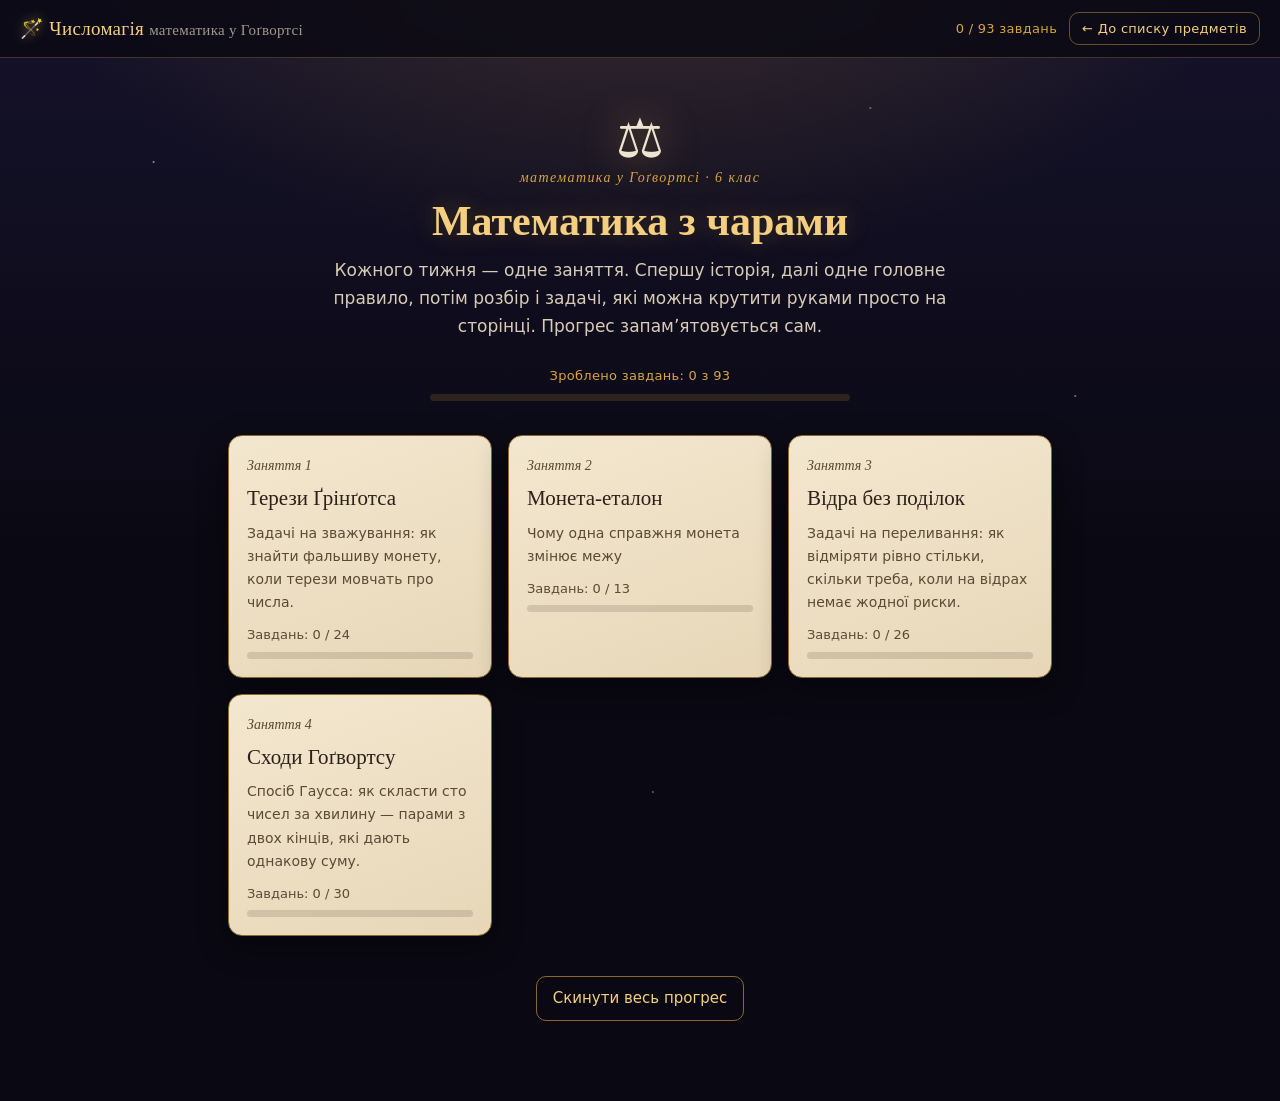
==== course/index.html @ 398050b9 "[CHYS-0] Заняття 4: спосіб Гаусса — пари з двох кінців, відра пар, сходи «Джеміно» Сторінка 21: зада" ====
<!doctype html>
<html lang="uk">
<head>
  <meta charset="utf-8">
  <meta name="viewport" content="width=device-width, initial-scale=1">
  <title>Числомагія · математика у Гоґвортсі</title>
  <!-- Іконка вшита в сторінку: інакше браузер сам піде по /favicon.ico і зловить 404. -->
  <link rel="icon" href="data:image/svg+xml,%3Csvg xmlns='http://www.w3.org/2000/svg' viewBox='0 0 100 100'%3E%3Ctext y='.92em' font-size='92'%3E%E2%9A%96%3C/text%3E%3C/svg%3E">
  <link rel="stylesheet" href="css/app.css">
  <link rel="stylesheet" href="css/scales.css">
  <link rel="stylesheet" href="css/jugs.css">
  <link rel="stylesheet" href="css/gauss.css">
</head>
<body>
  <div class="sky"></div>

  <header class="topbar">
    <a class="brand" href="#/"><span class="wand">🪄</span> Числомагія <span class="thin">математика у Гоґвортсі</span></a>
    <span class="spacer"></span>
    <span class="bar-label" id="progressMini"></span>
    <!-- Усі курси Лізи зібрані на liza-school.github.io. Посилання абсолютне,
         щоб працювало і онлайн, і з file:// при подвійному кліку. -->
    <a class="subjects-link" href="https://liza-school.github.io/" title="До списку предметів">← <span class="full">До списку предметів</span><span class="short">Предмети</span></a>
  </header>

  <main id="app"></main>

  <script src="js/engine.js"></script>
  <script src="js/scales.js"></script>
  <script src="js/jugs.js"></script>
  <script src="js/gauss.js"></script>
  <script src="js/lessons/l01.js"></script>
  <script src="js/lessons/l02.js"></script>
  <script src="js/lessons/l03.js"></script>
  <script src="js/lessons/l04.js"></script>
  <script>COURSE.start();</script>
</body>
</html>
---- course/css/app.css ----
/* Антураж: нічний Ґрінґотс. Темне тло, свічки, пергамент, золото. */

:root {
  --night:      #0a0913;
  --night-2:    #15122a;
  --gold:       #d9a441;
  --gold-hi:    #f4cf80;
  --gold-dim:   #8a6a2a;
  --parch:      #f3e7cf;
  --parch-2:    #e7d7b8;
  --ink:        #2b2118;
  --ink-soft:   #5b4a36;
  --cream:      #efe4cf;
  --red:        #8c1111;
  --red-soft:   #f6dcd8;
  --green:      #1f5132;
  --green-soft: #ddf0e2;
  --blue:       #26417e;
  --blue-soft:  #dde6f8;
  --purple:     #4b2e83;
  --purple-soft:#e8ddf7;
  --radius: 14px;
  --serif: Georgia, "Iowan Old Style", "Times New Roman", serif;
  --sans: "Segoe UI", system-ui, -apple-system, sans-serif;
}

* { box-sizing: border-box; }

html, body { margin: 0; padding: 0; }

body {
  background: var(--night);
  color: var(--cream);
  font: 17px/1.65 var(--sans);
  min-height: 100vh;
}

/* Зоряне небо і світло свічок десь угорі */
.sky {
  position: fixed;
  inset: 0;
  z-index: -1;
  background:
    radial-gradient(1.5px 1.5px at 12% 18%, rgba(255,255,255,.7), transparent),
    radial-gradient(1.5px 1.5px at 68% 12%, rgba(255,255,255,.5), transparent),
    radial-gradient(1.5px 1.5px at 84% 44%, rgba(255,255,255,.6), transparent),
    radial-gradient(1.5px 1.5px at 32% 62%, rgba(255,255,255,.4), transparent),
    radial-gradient(1.5px 1.5px at 51% 88%, rgba(255,255,255,.5), transparent),
    radial-gradient(1.5px 1.5px at 22% 91%, rgba(255,255,255,.35), transparent),
    radial-gradient(900px 500px at 50% -10%, rgba(217,164,65,.20), transparent 70%),
    linear-gradient(180deg, var(--night-2), var(--night) 60%);
}

/* ---------- шапка ---------- */

.topbar {
  position: sticky;
  top: 0;
  z-index: 10;
  display: flex;
  align-items: center;
  gap: 12px;
  padding: 12px 20px;
  background: rgba(10, 9, 19, .82);
  backdrop-filter: blur(8px);
  border-bottom: 1px solid rgba(217,164,65,.28);
}

.brand {
  font-family: var(--serif);
  font-size: 19px;
  letter-spacing: .3px;
  color: var(--gold-hi);
  text-decoration: none;
}

.brand .thin { color: var(--cream); opacity: .65; font-size: 15px; }
.wand { filter: drop-shadow(0 0 6px rgba(244,207,128,.7)); }
.spacer { flex: 1; }

.bar-label {
  font-size: 13px;
  color: var(--gold);
  letter-spacing: .3px;
}

/* Кнопка «До списку предметів» у шапці. На вузькому екрані — коротший підпис. */
.subjects-link {
  font-size: 13px;
  letter-spacing: .3px;
  color: var(--gold-hi);
  text-decoration: none;
  white-space: nowrap;
  border: 1px solid rgba(217,164,65,.45);
  border-radius: 10px;
  padding: 5px 12px;
}

.subjects-link:hover { background: rgba(217,164,65,.14); }
.subjects-link .short { display: none; }

@media (max-width: 640px) {
  /* Бренд — першим рядком, прогрес і кнопка — другим, щоб назва не ламалась на три рядки. */
  .topbar { flex-wrap: wrap; row-gap: 6px; }
  .topbar .brand { flex-basis: 100%; }
  .topbar .spacer { display: none; }
  .subjects-link { margin-left: auto; }
  .subjects-link .full { display: none; }
  .subjects-link .short { display: inline; }
}

main {
  max-width: 860px;
  margin: 0 auto;
  padding: 28px 18px 80px;
}

/* ---------- титул сторінки ---------- */

.kicker {
  font-family: var(--serif);
  font-style: italic;
  color: var(--gold);
  letter-spacing: 1.4px;
  font-size: 14px;
}

h1 {
  font-family: var(--serif);
  font-size: 34px;
  line-height: 1.2;
  margin: 6px 0 10px;
  color: var(--gold-hi);
  text-shadow: 0 0 24px rgba(217,164,65,.28);
}

.lead { color: #d8ccb6; margin: 0 0 18px; }

.hero { text-align: center; padding: 26px 14px 8px; }
.hero h1 { font-size: 42px; }
.hero .lead { max-width: 620px; margin: 0 auto 20px; }

.crest { font-size: 54px; line-height: 1; filter: drop-shadow(0 0 18px rgba(217,164,65,.55)); }

/* ---------- смужка прогресу ---------- */

.bar {
  height: 7px;
  border-radius: 99px;
  background: rgba(217,164,65,.16);
  overflow: hidden;
  margin-top: 6px;
}

.bar i {
  display: block;
  height: 100%;
  border-radius: 99px;
  background: linear-gradient(90deg, var(--gold-dim), var(--gold-hi));
  box-shadow: 0 0 10px rgba(244,207,128,.6);
  transition: width .4s ease;
}

.overall { max-width: 420px; margin: 0 auto; }
.score { margin: 14px 0 22px; }

/* ---------- картки уроків ---------- */

.cards {
  display: grid;
  grid-template-columns: repeat(auto-fill, minmax(260px, 1fr));
  gap: 16px;
  margin-top: 26px;
}

.card {
  display: block;
  padding: 18px;
  border-radius: var(--radius);
  text-decoration: none;
  color: var(--ink);
  background: linear-gradient(160deg, var(--parch), var(--parch-2));
  border: 1px solid var(--gold-dim);
  box-shadow: 0 10px 30px rgba(0,0,0,.45);
  transition: transform .15s ease, box-shadow .15s ease;
}

.card:hover {
  transform: translateY(-3px);
  box-shadow: 0 16px 40px rgba(217,164,65,.28);
}

.card .num { font-family: var(--serif); font-style: italic; color: var(--ink-soft); font-size: 14px; }
.card .title { font-family: var(--serif); font-size: 21px; margin: 4px 0 6px; }
.card .sub { font-size: 14px; color: var(--ink-soft); }
.card .stat { font-size: 13px; color: var(--ink-soft); margin-top: 10px; }
.card .bar { background: rgba(43,33,24,.14); }

/* ---------- цілі уроку ---------- */

.goals {
  background: rgba(217,164,65,.09);
  border: 1px solid rgba(217,164,65,.35);
  border-left: 4px solid var(--gold);
  border-radius: 10px;
  padding: 12px 16px;
  margin: 16px 0;
  font-size: 15px;
}

.goals b { color: var(--gold-hi); font-family: var(--serif); }
.goals ul { margin: 8px 0 0; padding-left: 20px; }

/* ---------- блоки ---------- */

.block {
  border-radius: var(--radius);
  margin: 20px 0;
  overflow: hidden;
  box-shadow: 0 10px 30px rgba(0,0,0,.4);
}

.block-head {
  display: flex;
  align-items: center;
  gap: 10px;
  padding: 10px 16px;
  font-family: var(--serif);
  font-size: 16px;
  background: rgba(0,0,0,.14);
  border-bottom: 1px solid rgba(43,33,24,.16);
}

.tag {
  font-family: var(--sans);
  font-size: 11px;
  letter-spacing: 1.2px;
  text-transform: uppercase;
  padding: 3px 9px;
  border-radius: 99px;
  background: rgba(43,33,24,.14);
  white-space: nowrap;
}

.done-mark { margin-left: auto; color: var(--green); font-weight: bold; font-size: 19px; }

.block-body { padding: 16px; }
.block-body > :first-child { margin-top: 0; }
.block-body > :last-child { margin-bottom: 0; }

/* Пергаментна основа для всього, що читається */
.block.plain, .block.story, .block.steps, .block.terms,
.block.problem, .block.quiz, .block.multi, .block.order, .block.input {
  background: linear-gradient(170deg, var(--parch), var(--parch-2));
  color: var(--ink);
  border: 1px solid var(--gold-dim);
}

.block.plain { padding: 18px; }

h2 { font-family: var(--serif); font-size: 25px; margin: 26px 0 10px; color: inherit; }
h3 { font-family: var(--serif); font-size: 19px; margin: 18px 0 6px; }

.block.plain h2:first-child { margin-top: 0; }

/* Оповідь з буквицею */
.block.story { font-family: var(--serif); font-size: 18px; }
.block.story .block-body > p:first-child::first-letter {
  float: left;
  font-family: var(--serif);
  font-size: 3.4em;
  line-height: .82;
  padding: 6px 10px 0 0;
  color: var(--red);
}

/* Заклинання: головне правило */
.block.spell {
  background: linear-gradient(150deg, #2a1f45, #171232);
  border: 1px solid var(--gold);
  color: var(--cream);
  text-align: center;
  box-shadow: 0 0 46px rgba(217,164,65,.3), 0 10px 30px rgba(0,0,0,.5);
}

.block.spell .block-head { justify-content: center; border-bottom-color: rgba(217,164,65,.3); }
.block.spell .spell-name {
  font-family: var(--serif);
  font-style: italic;
  font-size: 30px;
  color: var(--gold-hi);
  text-shadow: 0 0 20px rgba(244,207,128,.65);
  margin: 4px 0 12px;
}
.block.spell .tag { background: rgba(217,164,65,.2); color: var(--gold-hi); }

/* Пастка */
.block.trap { background: var(--red-soft); color: var(--ink); border: 1px solid var(--red); }
.block.trap .block-head { background: var(--red); color: #fff; border-bottom: none; }
.block.trap .tag { background: rgba(255,255,255,.22); color: #fff; }

/* Ідея */
.block.idea { background: var(--blue-soft); color: var(--ink); border: 1px solid var(--blue); }
.block.idea .block-head { background: var(--blue); color: #fff; border-bottom: none; }
.block.idea .tag { background: rgba(255,255,255,.22); color: #fff; }

/* Підсумок */
.block.summary { background: var(--green-soft); color: var(--ink); border: 1px solid var(--green); }
.block.summary .block-head { background: var(--green); color: #fff; border-bottom: none; }
.block.summary .tag { background: rgba(255,255,255,.22); color: #fff; }

/* З життя і з гри */
.block.life { background: var(--green-soft); color: var(--ink); border: 1px solid var(--green); }
.block.life .block-head { background: rgba(31,81,50,.14); }
.block.game { background: var(--purple-soft); color: var(--ink); border: 1px solid var(--purple); }
.block.game .block-head { background: var(--purple); color: #fff; border-bottom: none; }
.block.game .tag { background: rgba(255,255,255,.22); color: #fff; }

/* ---------- таблиці ---------- */

table { border-collapse: collapse; width: 100%; font-size: 15px; }
table td, table th { border-bottom: 1px solid rgba(43,33,24,.18); padding: 8px 10px; text-align: left; vertical-align: top; }
table th { font-family: var(--serif); color: var(--ink-soft); }
.terms td:first-child { font-weight: 600; width: 34%; font-family: var(--serif); }
.powers tr.hit td { background: rgba(217,164,65,.25); font-weight: 600; }

.limits-table { table-layout: fixed; font-size: 13px; }
.limits-table th, .limits-table td { padding: 6px 4px; overflow-wrap: anywhere; }
.limits-table th:first-child, .limits-table td:first-child { width: 46%; }

/* ---------- кроки розвʼязання ---------- */

.steps ol { counter-reset: step; list-style: none; padding-left: 0; margin: 0; }
.steps ol > li {
  counter-increment: step;
  position: relative;
  padding: 10px 0 10px 46px;
  border-bottom: 1px dashed rgba(43,33,24,.2);
}
.steps ol > li:last-child { border-bottom: none; }
.steps ol > li::before {
  content: counter(step);
  position: absolute;
  left: 0;
  top: 10px;
  width: 30px;
  height: 30px;
  border-radius: 50%;
  display: grid;
  place-items: center;
  font-family: var(--serif);
  background: var(--gold);
  color: #2b2118;
  box-shadow: 0 0 12px rgba(217,164,65,.6);
}

.case { margin: 8px 0; padding-left: 14px; border-left: 3px solid var(--gold-dim); }
.case b { font-family: var(--serif); }

/* ---------- згортки ---------- */

details {
  border: 1px dashed var(--gold-dim);
  border-radius: 10px;
  padding: 10px 14px;
  margin: 12px 0;
  background: rgba(217,164,65,.07);
}

details summary {
  cursor: pointer;
  font-family: var(--serif);
  color: var(--gold-hi);
  list-style: none;
}

.block.plain details summary,
.block.problem details summary,
.block.steps details summary { color: var(--red); }

details summary::-webkit-details-marker { display: none; }
details summary::before { content: "\2726  "; }
details[open] summary { margin-bottom: 8px; }

/* ---------- задачі ---------- */

.block.problem .block-head { background: rgba(140,17,17,.1); }
.problem-num {
  font-family: var(--serif);
  background: var(--red);
  color: #fff;
  min-width: 28px; height: 28px;
  padding: 0 6px;
  border-radius: 99px;
  display: grid; place-items: center;
  font-size: 15px;
  flex: none;
}

/* ---------- домашнє ---------- */

.block.homework {
  background: linear-gradient(165deg, #f6ecd6, #e3d0ab);
  color: var(--ink);
  border: 1px solid var(--red);
  box-shadow: 0 10px 30px rgba(0,0,0,.45);
}

.block.homework .block-head { background: var(--red); color: #fff; border-bottom: none; }
.block.homework .tag { background: rgba(255,255,255,.22); color: #fff; }

.hw-list { display: grid; gap: 8px; margin-top: 10px; }

.hw-item {
  display: flex;
  align-items: center;
  gap: 12px;
  text-align: left;
  font: inherit;
  cursor: pointer;
  padding: 10px 14px;
  border-radius: 10px;
  border: 1px solid rgba(140,17,17,.35);
  background: rgba(255,255,255,.5);
  color: var(--ink);
}

.hw-item:hover { border-color: var(--red); background: rgba(255,255,255,.85); }

.hw-num {
  font-family: var(--serif);
  flex: none;
  width: 30px;
  height: 30px;
  border-radius: 50%;
  display: grid;
  place-items: center;
  background: var(--red);
  color: #fff;
}

.hw-title { font-family: var(--serif); font-size: 17px; }
.hw-note { margin-left: auto; font-size: 13px; color: var(--ink-soft); font-style: italic; }

/* Задача, яку задали: золота смуга збоку й печатка в шапці. */
.block.problem.homework-task { border-left: 5px solid var(--gold); }

.hw-badge {
  font-size: 11px;
  letter-spacing: 1.2px;
  text-transform: uppercase;
  padding: 3px 9px;
  border-radius: 99px;
  background: var(--gold);
  color: #2b2118;
  white-space: nowrap;
}

/* ---------- підказки-свічки ---------- */

.hint-box {
  border: 1px dashed var(--gold-dim);
  border-radius: 10px;
  padding: 12px 14px;
  margin: 12px 0;
  background: rgba(217,164,65,.08);
}

.hint-intro { font-size: 14px; color: var(--ink-soft); font-style: italic; }

.hint-lines { display: grid; gap: 8px; }
.hint-lines:not(:empty) { margin-top: 10px; }

.hint-line {
  display: flex;
  gap: 10px;
  align-items: flex-start;
  padding: 9px 12px;
  border-radius: 9px;
  background: rgba(255,255,255,.55);
  border-left: 3px solid var(--gold);
  font-size: 15px;
}

.hint-line .flame { flex: none; filter: drop-shadow(0 0 7px rgba(244,207,128,.95)); }

.hint-last { font-size: 14px; color: var(--ink-soft); font-style: italic; margin-top: 4px; }

.block.problem .hint-box .candle { color: var(--ink); border-color: var(--gold-dim); background: rgba(217,164,65,.16); }
.block.problem .hint-box .candle:hover { background: rgba(217,164,65,.3); }
.block.problem .hint-box .candle:disabled { opacity: .5; cursor: default; }

/* ---------- кнопки ---------- */

.btn, .ghost-btn {
  font: inherit;
  font-size: 15px;
  cursor: pointer;
  border-radius: 10px;
  padding: 9px 16px;
  border: 1px solid var(--gold-dim);
  background: linear-gradient(180deg, var(--gold-hi), var(--gold));
  color: #2b2118;
  transition: transform .12s ease, box-shadow .12s ease;
}

.btn:hover { transform: translateY(-1px); box-shadow: 0 6px 18px rgba(217,164,65,.45); }
.btn:disabled { opacity: .45; cursor: default; transform: none; box-shadow: none; }

.ghost-btn { background: transparent; color: var(--gold-hi); text-decoration: none; display: inline-block; }
.ghost-btn:hover { background: rgba(217,164,65,.14); }

.block.plain .ghost-btn, .block.problem .ghost-btn, .block.steps .ghost-btn {
  color: var(--ink); border-color: var(--ink-soft);
}
.block.plain .ghost-btn:hover, .block.problem .ghost-btn:hover { background: rgba(43,33,24,.08); }

.toolbar { display: flex; flex-wrap: wrap; gap: 10px; margin-top: 12px; align-items: center; }

.navrow { display: flex; justify-content: space-between; gap: 12px; margin-top: 34px; flex-wrap: wrap; }
.page-foot { margin-top: 40px; text-align: center; }

/* ---------- питання ---------- */

.options { display: grid; gap: 8px; margin: 12px 0; }

.option {
  display: flex;
  align-items: flex-start;
  gap: 10px;
  text-align: left;
  font: inherit;
  cursor: pointer;
  padding: 10px 12px;
  border-radius: 10px;
  border: 1px solid rgba(43,33,24,.28);
  background: rgba(255,255,255,.45);
  color: var(--ink);
}

.option:hover { border-color: var(--gold); background: rgba(255,255,255,.75); }
.option .letter {
  font-family: var(--serif);
  width: 24px; height: 24px;
  flex: none;
  border-radius: 50%;
  display: grid; place-items: center;
  background: rgba(43,33,24,.12);
  font-size: 14px;
}
.option.picked { border-color: var(--blue); background: var(--blue-soft); }
.option.right { border-color: var(--green); background: var(--green-soft); }
.option.right .letter { background: var(--green); color: #fff; }
.option.wrong { border-color: var(--red); background: var(--red-soft); }
.option.wrong .letter { background: var(--red); color: #fff; }

.verdict { margin-top: 10px; font-size: 15px; min-height: 1.2em; }
.verdict.ok { color: var(--green); font-weight: 600; }
.verdict.no { color: var(--red); }

.answer-input {
  font: inherit;
  padding: 9px 12px;
  border-radius: 10px;
  border: 1px solid rgba(43,33,24,.35);
  background: rgba(255,255,255,.6);
  color: var(--ink);
  width: 220px;
  max-width: 100%;
}

.slots { display: grid; gap: 6px; margin: 12px 0; }
.slot {
  padding: 9px 12px;
  border-radius: 9px;
  border: 1px dashed rgba(43,33,24,.35);
  color: var(--ink-soft);
  font-size: 15px;
}
.slot.filled { border-style: solid; border-color: var(--green); background: var(--green-soft); color: var(--ink); }

.chips { display: flex; flex-wrap: wrap; gap: 8px; }
.chip {
  font: inherit;
  font-size: 14px;
  cursor: pointer;
  padding: 8px 12px;
  border-radius: 99px;
  border: 1px solid rgba(43,33,24,.3);
  background: rgba(255,255,255,.5);
  color: var(--ink);
}
.chip:hover { border-color: var(--gold); }
.chip.used { opacity: .35; pointer-events: none; }
.chip.wrong { border-color: var(--red); background: var(--red-soft); }

/* ---------- малюнки ---------- */

.figure { margin: 16px 0; text-align: center; }
.figure img { max-width: 100%; border-radius: 10px; border: 1px solid var(--gold-dim); }
.figure figcaption { font-size: 14px; color: var(--gold); font-style: italic; margin-top: 6px; }

@media (max-width: 640px) {
  h1 { font-size: 27px; }
  .hero h1 { font-size: 31px; }
  main { padding: 20px 14px 70px; }
}
---- course/css/scales.css ----
/* Терези Ґрінґотса: латунь, мотузки, золоті ґалеони. */

.block.scales-block, .block.trainer-block {
  background: linear-gradient(150deg, #241d3d, #12102a);
  border: 1px solid var(--gold-dim);
  color: var(--cream);
}

.block.scales-block .block-head, .block.trainer-block .block-head { border-bottom-color: rgba(217,164,65,.28); }
.block.scales-block .tag, .block.trainer-block .tag { background: rgba(217,164,65,.2); color: var(--gold-hi); }

/* ---------- тренажер ---------- */

.trainer-controls {
  display: flex;
  flex-wrap: wrap;
  align-items: center;
  gap: 14px;
  padding: 12px 14px;
  border: 1px solid var(--gold-dim);
  border-radius: 12px;
  background: rgba(0,0,0,.24);
}

.trainer-field { display: flex; align-items: center; gap: 8px; font-size: 14px; color: var(--gold); }

.trainer-num {
  font: inherit;
  width: 76px;
  padding: 7px 9px;
  border-radius: 9px;
  border: 1px solid var(--gold-dim);
  background: rgba(255,255,255,.07);
  color: var(--cream);
}

.trainer-range { flex: 1 1 180px; min-width: 150px; accent-color: var(--gold); }

.trainer-kinds { display: flex; gap: 6px; flex-wrap: wrap; }

.kind-btn {
  font: inherit;
  font-size: 14px;
  cursor: pointer;
  padding: 7px 12px;
  border-radius: 99px;
  border: 1px solid var(--gold-dim);
  background: transparent;
  color: var(--gold-hi);
}

.kind-btn:hover { background: rgba(217,164,65,.16); }
.kind-btn.on { background: var(--gold); color: #2b2118; border-color: var(--gold); }

.trainer-goal {
  margin: 10px 2px 0;
  font-size: 15px;
  color: #ddd0b6;
}

.trainer-goal b { color: var(--gold-hi); }

/* Панель симулятора — завжди темна, навіть усередині пергаментної задачі. */
.sim {
  --beamw: 320px;
  background: linear-gradient(160deg, #1d1836, #100e22);
  border: 1px solid var(--gold-dim);
  border-radius: 12px;
  padding: 14px;
  margin: 14px 0;
  color: var(--cream);
  box-shadow: inset 0 0 40px rgba(0,0,0,.5);
}

.sim-task { font-size: 15px; margin-bottom: 4px; }
.sim-task b { color: var(--gold-hi); }

.sim-hint { font-size: 13px; color: rgba(239,228,207,.6); margin-bottom: 6px; }

.sim-head { display: flex; gap: 14px; flex-wrap: wrap; margin-bottom: 4px; }
.sim-stat { font-size: 13px; color: var(--gold); letter-spacing: .3px; }

/* ---------- самі терези ---------- */

.scales {
  position: relative;
  height: 210px;
  margin: 6px 0 4px;
}

.base {
  position: absolute;
  left: 50%;
  bottom: 8px;
  width: 140px;
  height: 12px;
  margin-left: -70px;
  border-radius: 99px;
  background: linear-gradient(180deg, var(--gold-hi), var(--gold-dim));
  box-shadow: 0 6px 18px rgba(0,0,0,.6);
}

.pillar {
  position: absolute;
  left: 50%;
  top: 30px;
  width: 10px;
  height: 172px;
  margin-left: -5px;
  border-radius: 5px;
  background: linear-gradient(90deg, var(--gold-dim), var(--gold-hi) 45%, var(--gold-dim));
}

.beam-wrap {
  position: absolute;
  left: 50%;
  top: 22px;
  transform: translateX(-50%);
}

.beam {
  position: relative;
  width: var(--beamw);
  height: 10px;
  border-radius: 99px;
  background: linear-gradient(180deg, var(--gold-hi), var(--gold-dim));
  box-shadow: 0 0 18px rgba(217,164,65,.45);
  transform: rotate(var(--tilt, 0deg));
  transform-origin: 50% 50%;
  transition: transform .7s cubic-bezier(.34, 1.3, .5, 1);
}

/* Вісь посередині коромисла */
.beam::after {
  content: "";
  position: absolute;
  left: 50%;
  top: -7px;
  width: 16px;
  height: 16px;
  margin-left: -8px;
  border-radius: 50%;
  background: radial-gradient(circle at 35% 30%, #ffe9a8, var(--gold-dim));
}

.arm {
  position: absolute;
  top: 6px;
  width: 124px;
  margin-left: -62px;
  transform: rotate(calc(-1 * var(--tilt, 0deg)));
  transform-origin: 50% 0;
  transition: transform .7s cubic-bezier(.34, 1.3, .5, 1);
}

.arm.left { left: 14px; }
.arm.right { left: calc(var(--beamw) - 14px); }

.rope {
  width: 2px;
  height: 54px;
  margin: 0 auto;
  background: linear-gradient(180deg, rgba(217,164,65,.8), rgba(217,164,65,.35));
}

.pan {
  position: relative;
  height: 14px;
  border-radius: 0 0 70px 70px / 0 0 30px 30px;
  background: linear-gradient(180deg, var(--gold-hi), var(--gold-dim));
  box-shadow: 0 4px 14px rgba(0,0,0,.5);
}

.pan-coins {
  position: absolute;
  left: 4px;
  right: 4px;
  bottom: 9px;
  display: flex;
  flex-wrap: wrap-reverse;
  justify-content: center;
  gap: 2px;
}

/* ---------- монети ---------- */

.coin {
  width: 38px;
  height: 38px;
  flex: none;
  border-radius: 50%;
  border: 1px solid #8a6a2a;
  background: radial-gradient(circle at 34% 28%, #ffeeb4, #d9a441 56%, #91691f);
  color: #4a3410;
  font: 600 14px/1 Georgia, serif;
  cursor: grab;
  padding: 0;
  touch-action: none;
  box-shadow: 0 2px 6px rgba(0,0,0,.55), inset 0 0 0 2px rgba(255,255,255,.22);
  transition: transform .12s ease, box-shadow .12s ease;
}

.coin:hover { transform: translateY(-2px); box-shadow: 0 6px 14px rgba(217,164,65,.5), inset 0 0 0 2px rgba(255,255,255,.3); }
.coin:active { cursor: grabbing; }

/* Монета, яку зараз тягнуть: оригінал блідне, під курсором летить копія. */
.coin.dragging { opacity: .22; }

.coin.drag-ghost {
  position: fixed;
  z-index: 9999;
  width: 38px;
  height: 38px;
  font-size: 14px;
  pointer-events: none;
  opacity: 1;
  transform: scale(1.15);
  box-shadow: 0 12px 26px rgba(0,0,0,.65), inset 0 0 0 2px rgba(255,255,255,.3);
}

/* Куди зараз впаде монета */
.arm.drop-hot .pan {
  box-shadow: 0 0 0 3px var(--gold-hi), 0 6px 18px rgba(217,164,65,.55);
}

.tray.drop-hot {
  border-color: var(--gold-hi);
  border-style: solid;
  background: rgba(217,164,65,.12);
}

/* Режим «назви фальшиву»: монети просяться, щоб по них клацнули. */
.sim.declaring .coin { cursor: pointer; animation: pick-pulse 1.1s ease-in-out infinite; }

@keyframes pick-pulse {
  0%, 100% { box-shadow: 0 2px 6px rgba(0,0,0,.55), 0 0 0 0 rgba(244,207,128,.75); }
  50%      { box-shadow: 0 2px 6px rgba(0,0,0,.55), 0 0 0 7px rgba(244,207,128,0); }
}

.pan-coins .coin {
  width: 21px;
  height: 21px;
  font-size: 10px;
  box-shadow: 0 1px 3px rgba(0,0,0,.5), inset 0 0 0 1px rgba(255,255,255,.25);
}

/* Багато монет — дрібнішими, щоб сотня влізла на стіл. Але не менше за 34 px:
   нижче цього дитина на планшеті просто не влучає пальцем. */
.sim.many .table-coins .coin { width: 34px; height: 34px; font-size: 12px; }
.sim.many .pan-coins .coin { width: 17px; height: 17px; font-size: 9px; }
.sim.many .table-coins { gap: 5px; }

.coin.fake {
  background: radial-gradient(circle at 34% 28%, #d8f9cf, #46b35c 56%, #1f5132);
  color: #05300f;
  border-color: #1f5132;
  box-shadow: 0 0 18px rgba(70,179,92,.85);
}

.coin.cleared {
  background: radial-gradient(circle at 34% 28%, #ffd2cd, #c04a3a 56%, #7a2018);
  color: #fff;
}

/* Доведено справжня — еталон ✓. Не тьмяніє: це активний інструмент, ним далі важать.
   Еталон на старті виглядає так само, тільки замість номера на ньому ✓. */
.coin.out {
  background: radial-gradient(circle at 34% 28%, #e7ffe0, #78bd72 56%, #35663a);
  color: #102d15;
  border-color: #4e8e53;
  box-shadow: 0 0 0 2px rgba(126,211,135,.3), 0 2px 6px rgba(0,0,0,.55);
}

.coin.out:hover {
  transform: translateY(-2px);
  box-shadow: 0 0 0 2px rgba(126,211,135,.5), 0 6px 14px rgba(80,170,90,.45);
}

/* ---------- питання після зважування ---------- */

.ask {
  margin: 8px 0;
}

.ask:empty { display: none; }

.ask-q {
  font-family: var(--serif);
  font-size: 17px;
  color: var(--gold-hi);
  margin-bottom: 8px;
}

.ask-opts { display: flex; flex-wrap: wrap; gap: 8px; }

.ask-opt {
  font: inherit;
  font-size: 15px;
  cursor: pointer;
  padding: 9px 14px;
  border-radius: 10px;
  border: 1px solid var(--gold-dim);
  background: rgba(217,164,65,.1);
  color: var(--gold-hi);
}

.ask-opt:hover { background: rgba(217,164,65,.22); border-color: var(--gold-hi); }
.ask-opt.wrong { border-color: #c04a3a; background: rgba(192,74,58,.2); color: #f3a39a; }

/* ---------- стіл ---------- */

.tray {
  border: 1px dashed rgba(217,164,65,.45);
  border-radius: 10px;
  padding: 10px;
  margin-top: 6px;
  background: rgba(0,0,0,.2);
}

.tray-label {
  font-family: var(--serif);
  font-size: 13px;
  color: var(--gold);
  margin-bottom: 8px;
  letter-spacing: 1px;
}

.table-coins {
  display: flex;
  flex-wrap: wrap;
  gap: 7px;
  min-height: 38px;
}

/* ---------- вердикт і журнал ---------- */

.sim-verdict {
  min-height: 1.4em;
  font-size: 15px;
  margin: 4px 0 8px;
  color: var(--cream);
}

.sim-verdict.ok { color: #7fe39a; font-weight: 600; }
.sim-verdict.no { color: #f3a39a; }

.sim .toolbar { margin-top: 12px; }

/* Панель симулятора темна навіть на пергаментній картці задачі, тож її кнопки
   мусять бити пергаментні правила з app.css за специфічністю. */
.block .sim .toolbar .ghost-btn { color: var(--gold-hi); border-color: var(--gold-dim); }
.block .sim .toolbar .ghost-btn:hover { background: rgba(217,164,65,.16); }
.block .sim .toolbar .ghost-btn.armed { background: var(--gold); color: #2b2118; border-color: var(--gold); }

.sim-logbox { border-color: rgba(217,164,65,.4); margin-top: 12px; }
.block .sim details summary { color: var(--gold-hi); }
.sim-log { margin: 6px 0 0; padding-left: 22px; font-size: 14px; color: #ddd0b6; }
.sim-log li { padding: 2px 0; }
.sim-log b { color: var(--gold-hi); font-weight: 600; }

@media (max-width: 520px) {
  .sim { --beamw: 224px; }
  .scales { height: 196px; }
  .arm { width: 96px; margin-left: -48px; }
  .coin { width: 32px; height: 32px; font-size: 13px; }
}

@media (max-width: 340px) {
  .sim { --beamw: 218px; padding: 12px; }
  .arm { width: 90px; margin-left: -45px; }
}

/* Полиця доведено справжніх монет: окремо від робочого столу, щоб на столі
   лишалися тільки підозрювані. Порожню полицю не показуємо. */
.tray.spare {
  border-style: dotted;
  border-color: rgba(217,164,65,.22);
  background: rgba(0,0,0,.12);
  margin-top: 8px;
}

.tray.spare .tray-label {
  color: rgba(217,164,65,.6);
  font-size: 12px;
  letter-spacing: .5px;
}

.tray.spare .table-coins { min-height: 30px; }

.tray.spare.empty { display: none; }

/* Значок треба до чогось причепити, а сама монета не позиціонована. */
.coin.sus-heavy,
.coin.sus-light,
.coin.out { position: relative; }

/* Підозра з напрямком: значок росте з самої монети, щоб дитина бачила
   не просто «підозрювана», а «підозрювана лише важча (В) / лише легша (Л)».
   Букви, а не стрілки: важча монета тягне чашу вниз, і стрілка вгору тут плутала. */
.coin.sus-heavy::after,
.coin.sus-light::after,
.coin.out:not(.known)::after {
  position: absolute;
  top: -5px;
  right: -5px;
  width: 16px;
  height: 16px;
  border-radius: 50%;
  font-size: 11px;
  line-height: 16px;
  text-align: center;
  font-weight: 700;
  border: 1px solid rgba(0,0,0,.4);
}

.coin.sus-heavy::after {
  content: "В";
  background: #c9862f;
  color: #21160a;
}

.coin.sus-light::after {
  content: "Л";
  background: #6fa8c9;
  color: #08161d;
}

/* Еталон, який дитина заробила сама: номер лишається, ✓ у куточку. */
.coin.out:not(.known)::after {
  content: "✓";
  background: #4e8e53;
  color: #eaffe4;
}
---- course/css/jugs.css ----
/* Відра без поділок: та сама нічна панель, що й у терезів, тільки замість чаш — відра.
   Панель .sim і питання .ask беруться з scales.css, тут лише те, що належить відрам. */

.block.jugs-block {
  background: linear-gradient(150deg, #241d3d, #12102a);
  border: 1px solid var(--gold-dim);
  color: var(--cream);
}

.block.jugs-block .block-head { border-bottom-color: rgba(217,164,65,.28); }
.block.jugs-block .tag { background: rgba(217,164,65,.2); color: var(--gold-hi); }

/* ---------- відра ---------- */

.jugs-row {
  display: flex;
  justify-content: center;
  align-items: flex-end;
  gap: 14px;
  margin: 12px 0 8px;
}

.jug-col {
  flex: 0 1 118px;
  min-width: 0;
  display: flex;
  flex-direction: column;
  align-items: center;
  gap: 6px;
}

/* Цифри без засічок: у Georgia нуль старовинний і читається як «о». */
.jug-amt {
  font: 600 20px/1.2 var(--sans);
  color: var(--cream);
  min-height: 24px;
}

.jug-amt.unknown { color: var(--gold-hi); }

/* Відро відкрите згори й без жодної риски: рівень видно, а скільки літрів — ні. */
.jug {
  position: relative;
  width: 66px;
  height: var(--h, 100px);
  border: 3px solid #aeb8c4;
  border-top: 0;
  border-radius: 3px 3px 16px 16px;
  background: rgba(255,255,255,.04);
  overflow: hidden;
  box-shadow: inset 0 0 14px rgba(0,0,0,.55), 0 4px 12px rgba(0,0,0,.45);
}

.jug-liquid {
  position: absolute;
  left: 0;
  right: 0;
  bottom: 0;
  height: 0;
  background: linear-gradient(180deg, #8fd0f5, #2f76b3);
  transition: height .55s ease, opacity .3s ease;
}

.jug-liquid::before {
  content: "";
  position: absolute;
  left: 0;
  right: 0;
  top: 0;
  height: 3px;
  background: rgba(255,255,255,.55);
}

.liquid-petrol .jug-liquid { background: linear-gradient(180deg, #f7dc8a, #c8951f); }
.liquid-milk .jug-liquid { background: linear-gradient(180deg, #ffffff, #ddd3c0); }
.liquid-butterbeer .jug-liquid { background: linear-gradient(180deg, #fff1c9 0 6px, #e0a24a 6px, #9b5d1c); }
.liquid-pumpkin .jug-liquid { background: linear-gradient(180deg, #ffc27a, #d9731f); }

/* Кришка: поки дитина не порахувала, рівень сховано — на око тут не міряють. */
.jug.lidded .jug-liquid { opacity: 0; }

.jug.lidded::after {
  content: "?";
  position: absolute;
  inset: 0;
  display: grid;
  place-items: center;
  font: 700 30px var(--serif);
  color: var(--gold-hi);
  background: repeating-linear-gradient(135deg, rgba(217,164,65,.12) 0 8px, rgba(0,0,0,0) 8px 16px);
}

.jug.goal {
  border-color: #7fe39a;
  box-shadow: inset 0 0 14px rgba(0,0,0,.55), 0 0 18px rgba(127,227,154,.65);
}

.jug-cap { font: 600 14px var(--sans); color: var(--gold); }

.jug-btns { display: flex; flex-direction: column; gap: 5px; width: 100%; }

.jug-btn {
  font: inherit;
  font-size: 13px;
  line-height: 1.2;
  cursor: pointer;
  padding: 7px 6px;
  border-radius: 9px;
  border: 1px solid var(--gold-dim);
  background: rgba(217,164,65,.1);
  color: var(--gold-hi);
  white-space: nowrap;
}

.jug-btn:hover:not(:disabled) { background: rgba(217,164,65,.24); border-color: var(--gold-hi); }
.jug-btn:disabled { opacity: .32; cursor: default; }

/* Відповідь після переливання — числа, як на клавіатурі телефона: тиснеш, а не друкуєш. */
.ask-opt.num { min-width: 42px; padding: 8px 10px; text-align: center; }

/* ---------- пісочниця: які числа вже бачила ---------- */

.jug-collect {
  display: flex;
  flex-wrap: wrap;
  align-items: center;
  gap: 6px;
  margin: 6px 0;
  font-size: 14px;
  color: var(--gold);
}

.collect-chip {
  width: 32px;
  height: 32px;
  border-radius: 50%;
  display: grid;
  place-items: center;
  border: 1px dashed var(--gold-dim);
  color: rgba(239,228,207,.45);
  font: 600 14px var(--sans);
}

.collect-chip.on {
  background: var(--gold);
  border-style: solid;
  color: #2b2118;
  box-shadow: 0 0 10px rgba(244,207,128,.6);
}

/* ---------- таблиця кроків: у симуляторі й у розвʼязаннях ---------- */

.pour-wrap { overflow-x: auto; margin: 8px 0; }

.pour-table { font-size: 14px; }
.pour-table th, .pour-table td { padding: 5px 7px; text-align: center; white-space: nowrap; }
.pour-table th { font-family: var(--sans); font-weight: 600; font-size: 13px; }
.pour-table th:last-child, .pour-table td:last-child { text-align: left; white-space: normal; }
.pour-table td:first-child { color: var(--ink-soft); }
.pour-table td.hit { background: rgba(217,164,65,.38); font-weight: 700; }

.sim .pour-table th { color: var(--gold); }
.sim .pour-table th, .sim .pour-table td { border-bottom-color: rgba(217,164,65,.18); }
.sim .pour-table td:first-child { color: var(--gold); }
.sim .pour-table td.hit { color: var(--gold-hi); }

/* Стан, який уже був: рядок червоніє — ці кроки нічого не дали. */
.sim .pour-table tr.repeat td { color: #f3a39a; }

.trainer-row { margin: 8px 0 0; }
.jug-random-trainer .trainer-controls { align-items: flex-end; }
.trainer-choice { display: grid; gap: 7px; }
.trainer-choice > span { font-size: 13px; color: var(--gold); }
.trainer-new { margin-left: auto; }

@media (max-width: 600px) {
  .trainer-choice, .trainer-new { width: 100%; }
  .trainer-new { margin-left: 0; }
}

/* ---------- більярд ---------- */

/* На телефоні більярд іде під питанням, щоб питання було поруч із відрами.
   На широкому екрані — праворуч від відер. */
.jugs-main { display: grid; grid-template-columns: minmax(0, 1fr); }
.jugs-main > * { grid-column: 1; }

@media (min-width: 700px) {
  .jugs-main { grid-template-columns: minmax(0, 1fr) auto; column-gap: 18px; }
  .jugs-main > .bil-box { grid-column: 2; grid-row: 1 / span 5; align-self: start; }
}

.bil-box { margin: 8px auto 4px; text-align: center; max-width: 100%; }
.bil-caption { font-size: 12.5px; color: rgba(239,228,207,.6); max-width: 290px; margin: 2px auto 0; }

.billiard, .state-map { display: block; max-width: 100%; height: auto; margin: 0 auto; }

/* Сукно зелене, бортики золоті — на темній панелі й на пергаменті однаково. */
.bil-cloth { fill: #1f5132; }
.bil-grid { stroke: rgba(255,255,255,.1); stroke-width: 1; fill: none; }
.bil-rail { fill: none; stroke: var(--gold); stroke-width: 3; stroke-linejoin: round; }
.bil-hole { fill: rgba(255,255,255,.45); }
.bil-goal { stroke: #f4cf80; stroke-width: 2.5; stroke-dasharray: 5 4; fill: none; }
.bil-goal-label { fill: #f4cf80; font: 700 12px var(--sans); }
.bil-star { fill: #f4cf80; font: 700 18px var(--sans); }
.bil-forbidden { stroke: #f3a39a; stroke-width: 2.5; }
.bil-path { fill: none; stroke: #8fd0f5; stroke-width: 2.5; stroke-linejoin: round; }
.bil-step { fill: #8fd0f5; }
.bil-num { fill: #eaf6ff; font: 600 9.5px var(--sans); paint-order: stroke; stroke: #1f5132; stroke-width: 3px; }
.bil-ghost { stroke: #8fd0f5; stroke-width: 2.5; stroke-dasharray: 3 3; }
.bil-ghost-label { fill: #f4cf80; font: 700 13px var(--sans); }
.bil-ball { fill: #fff; stroke: #2b2118; stroke-width: 1.5; filter: drop-shadow(0 0 4px rgba(255,255,255,.8)); }
.bil-axis { fill: var(--ink-soft); font: 11px var(--sans); }
.bil-name { fill: var(--ink-soft); font: 600 12px var(--sans); }
.sim .bil-axis, .sim .bil-name { fill: var(--gold); }

.bil-figure { margin: 12px 0; text-align: center; }
.bil-figure figcaption { font-size: 13px; color: var(--ink-soft); font-style: italic; margin-top: 4px; }

/* ---------- карта ходів ---------- */

.map-edge { stroke: rgba(43,33,24,.3); stroke-width: 1.2; }
.map-edge.on { stroke: var(--gold-dim); stroke-width: 3; }
.map-node rect { fill: rgba(255,255,255,.7); stroke: var(--ink-soft); stroke-width: 1; }
.map-node text { fill: var(--ink); font: 600 12px var(--sans); }
.map-node.on rect { fill: #f6e3b4; stroke: var(--gold-dim); stroke-width: 2; }
.map-node.goal rect { fill: var(--gold); stroke: var(--red); stroke-width: 2; }
.map-row { fill: var(--ink-soft); font: italic 12px var(--serif); }

@media (max-width: 520px) {
  .jugs-row { gap: 8px; }
  .jug { width: 54px; }
  .jug-btn { font-size: 12.5px; padding: 6px 4px; }
  .pour-table th, .pour-table td { padding: 5px 4px; }
}

/* ---------- граф станів ---------- */

/* Ліва доріжка — вода, права — бурштин: дві доріжки одразу видно як два різні кола. */
.walk { --lane0: #8fd0f5; --lane1: #f0b35a; }

.walk-roads { display: flex; flex-wrap: wrap; gap: 8px; margin-bottom: 10px; }
.walk-road.lane0 { border-color: var(--lane0); color: var(--lane0); }
.walk-road.lane1 { border-color: var(--lane1); color: var(--lane1); }
.walk-road.lane0.on { background: var(--lane0); color: #0c2233; }
.walk-road.lane1.on { background: var(--lane1); color: #2b1a05; }

.walk-top { display: flex; flex-wrap: wrap; align-items: flex-end; gap: 16px; }
.walk-top .jugs-row { flex: 0 0 auto; margin: 0; }
.walk-side { flex: 1 1 220px; min-width: 0; }
.walk-story { min-height: 4.8em; font-size: 15px; line-height: 1.5; color: var(--cream); margin-top: 4px; }
.walk-story b { color: var(--gold-hi); }

.walk-board { margin-top: 6px; }
.walk-graph { display: block; width: 100%; max-width: 580px; height: auto; margin: 0 auto; }

.walk-row { fill: rgba(239,228,207,.45); font: italic 12px var(--serif); }

.walk-edge { fill: none; stroke-width: 2; opacity: .45; }
.walk-edge.lane0 { stroke: var(--lane0); }
.walk-edge.lane1 { stroke: var(--lane1); }
.walk-edge.shared { stroke: rgba(239,228,207,.35); stroke-dasharray: 4 4; }
.walk-edge.on { opacity: 1; stroke-width: 4; filter: drop-shadow(0 0 4px currentColor); }
.walk-edge.lane0.on { color: var(--lane0); }
.walk-edge.lane1.on { color: var(--lane1); }

.walk-move { font: 600 10.5px var(--sans); opacity: .6; paint-order: stroke; stroke: #15122a; stroke-width: 3px; }
.walk-move.lane0 { fill: var(--lane0); }
.walk-move.lane1 { fill: var(--lane1); }
.walk-move.on { opacity: 1; }

.walk-box { fill: #1a1633; stroke: rgba(239,228,207,.3); stroke-width: 1.5; }
.walk-node.lane0 .walk-box { stroke: var(--lane0); }
.walk-node.lane1 .walk-box { stroke: var(--lane1); }
.walk-node.shared .walk-box { stroke-dasharray: 4 3; }
.walk-node.walked .walk-box { fill: #2a2450; }
.walk-node.goal .walk-box { stroke: #f4cf80; stroke-width: 2.5; }
.walk-node.here .walk-box { stroke: #fff; stroke-width: 3; filter: drop-shadow(0 0 8px rgba(255,255,255,.75)); }

.walk-jug { fill: none; stroke: #aeb8c4; stroke-width: 1.6; }
.walk-water { fill: #4a9ad6; }
.walk-label { fill: var(--cream); font: 600 11.5px var(--sans); }
.walk-star { fill: #f4cf80; font: 700 14px var(--sans); }

/* ---------- навчаємо обирати хід, потім прибираємо допомогу ---------- */
.jug-coach { border: 1px solid var(--gold-dim); border-radius: 12px; padding: 12px 16px; margin: 12px 0; background: rgba(217,164,65,.06); }
.jug-coach > b { display: block; color: var(--gold-hi); margin-bottom: 6px; }
.jug-coach ol { margin: 10px 0; padding-left: 24px; }
.jug-coach li { padding: 5px 6px; border-radius: 6px; }
.jug-coach li.active { background: rgba(143,208,245,.18); color: #c1e7ff; font-weight: 700; }
.coach-note { font-size: 14px; color: var(--gold-hi); }
.coach-count { font: 600 13px var(--sans); color: var(--gold); margin-bottom: 6px; }
.jug-btn.coach-next { border-color: #8fd0f5; box-shadow: 0 0 0 2px rgba(143,208,245,.3); background: rgba(143,208,245,.18); }
.jug-map-help { margin-top: 16px; border-top: 1px solid var(--gold-dim); padding-top: 12px; }
.jug-map-help > summary { color: var(--gold-hi); cursor: pointer; }
.map-lab { margin-top: 12px; }
.map-workbench { display: grid; gap: 18px; grid-template-columns: minmax(0, 1fr); }
.map-workbench > * { min-width: 0; }
.map-current { font: 600 16px/1.5 var(--sans); color: var(--gold-hi); margin: 8px 0; }
.map-preview { margin: 12px 0; }
.map-actions { display: flex; flex-wrap: wrap; gap: 8px; margin: 12px 0; }
.map-actions .jug-btn { min-height: 40px; white-space: normal; }
.map-question .kind-btn, .map-conclusion .kind-btn { margin: 4px 6px 4px 0; white-space: normal; }
.map-next { margin: 12px 0; white-space: normal; max-width: 100%; }
.map-route { font: 600 14px/1.8 var(--sans); overflow-wrap: anywhere; margin: 12px 0; }
.map-reset { margin-top: 12px; }
.block.problem .map-reset { color: var(--gold-hi); border-color: var(--gold-dim); }
.map-lab-board { background: #eee0bf; border-radius: 12px; padding: 12px 6px; align-self: start; }
.map-lab-board .state-map { width: 100%; max-width: 440px; }
.map-node.here rect { stroke: #1e608e; stroke-width: 3; }
@media (min-width: 800px) {
  .map-workbench { grid-template-columns: minmax(0, 1fr) minmax(250px, .9fr); }
}
---- course/css/gauss.css ----
/* Спосіб Гаусса: пари з двох кінців, відра пар, сходи «Джеміно», купки гир.
   Панель .sim і вердикт беруться з scales.css, тут лише своє. */

.block.gauss-block {
  background: linear-gradient(150deg, #241d3d, #12102a);
  border: 1px solid var(--gold-dim);
  color: var(--cream);
}

.block.gauss-block .block-head { border-bottom-color: rgba(217,164,65,.28); }
.block.gauss-block .tag { background: rgba(217,164,65,.2); color: var(--gold-hi); }

/* Шість кольорів пар: на темному тлі читаються всі. */
.sim.gauss {
  --p0: #f4cf80;
  --p1: #8fb3ff;
  --p2: #7fe39a;
  --p3: #f3a3c8;
  --p4: #7fd6d0;
  --p5: #f0a860;
  --water: #5f8fd6;
  --beer: #d9a441;
}

.mini-input {
  font: 600 16px var(--sans);
  width: 64px;
  padding: 6px 8px;
  border-radius: 9px;
  border: 1px solid var(--gold-dim);
  background: rgba(255,255,255,.08);
  color: var(--cream);
  text-align: center;
}

.mini-input.wide { width: 96px; }
.mini-input:disabled { opacity: .7; }

.pair-sum {
  display: flex;
  flex-wrap: wrap;
  align-items: center;
  gap: 8px 10px;
  font-size: 15px;
}

.pair-sum:not(:empty) {
  margin-top: 6px;
  padding: 10px 12px;
  border: 1px solid rgba(217,164,65,.35);
  border-radius: 10px;
  background: rgba(0,0,0,.22);
}

/* ---------- ряд чисел і арки ---------- */

.pair-stage { margin: 8px 0 4px; }

.rainbow { display: block; width: 100%; height: auto; margin: 0 auto; }

.rainbow .tok { cursor: pointer; outline: none; }
.rainbow .tok circle { fill: #2a2350; stroke: var(--gold-dim); stroke-width: 1.5; transition: fill .2s ease; }
.rainbow .tok text { fill: var(--cream); font: 600 16px var(--sans); text-anchor: middle; pointer-events: none; }
.rainbow .tok:hover circle, .rainbow .tok:focus-visible circle { stroke: var(--gold-hi); }
.rainbow .tok.picked circle { stroke: var(--gold-hi); stroke-width: 4; }
.rainbow .tok.paired text { fill: #1a1430; }
.rainbow .tok.paired { cursor: default; }

.rainbow .arc { fill: none; stroke-width: 3; stroke-linecap: round; }
.rainbow .arc.fresh { stroke-dasharray: 1; stroke-dashoffset: 1; animation: arc-draw .6s ease forwards; }
.rainbow .arc-sum { font: 700 15px var(--sans); text-anchor: middle; }
.rainbow .arc-sum.fresh { animation: pop-in .4s ease .4s both; }

@keyframes arc-draw { to { stroke-dashoffset: 0; } }

.sim.gauss .p0 { --c: var(--p0); }
.sim.gauss .p1 { --c: var(--p1); }
.sim.gauss .p2 { --c: var(--p2); }
.sim.gauss .p3 { --c: var(--p3); }
.sim.gauss .p4 { --c: var(--p4); }
.sim.gauss .p5 { --c: var(--p5); }

.rainbow .arc { stroke: var(--c); }
.rainbow .arc-sum { fill: var(--c); }
.rainbow .tok.paired circle { fill: var(--c); stroke: var(--c); }

/* Число посередині без пари світиться — його треба не загубити. */
.rainbow .tok.lonely circle { fill: #3b2c12; stroke: var(--gold-hi); stroke-width: 3; animation: lonely 1.4s ease-in-out infinite; }
.pchip.lonely { border-color: var(--gold-hi); animation: lonely-box 1.4s ease-in-out infinite; }

@keyframes lonely { 50% { stroke: #fff4d6; stroke-width: 5; } }
@keyframes lonely-box { 50% { box-shadow: 0 0 14px rgba(244,207,128,.85); } }

/* Довгий ряд не влазить в одну лінію — кнопки-числа переносяться рядками. */
.pair-chips { display: flex; flex-wrap: wrap; gap: 5px; }

.pchip {
  font: 600 14px var(--sans);
  min-width: 38px;
  height: 34px;
  padding: 0 4px;
  border-radius: 9px;
  border: 1px solid var(--gold-dim);
  background: #2a2350;
  color: var(--cream);
  cursor: pointer;
}

.pchip:hover { border-color: var(--gold-hi); }
.pchip.picked { border: 3px solid var(--gold-hi); }
.pchip.paired { background: var(--c); border-color: var(--c); color: #1a1430; cursor: default; }

/* ---------- відра пар ---------- */

.pair-shelf { display: flex; flex-wrap: wrap; gap: 8px 6px; margin: 10px 0 4px; justify-content: center; }
.pair-shelf:empty { display: none; }

.pbucket {
  display: grid;
  justify-items: center;
  gap: 2px;
  width: 50px;
  font: 600 14px/1.15 var(--sans);
}

.pbucket.fresh { animation: pop-in .35s ease both; }

.pb-body {
  width: 40px;
  height: 58px;
  border: 2px solid var(--c, var(--gold-dim));
  border-top-width: 1px;
  border-radius: 3px 3px 12px 12px;
  background: rgba(255,255,255,.05);
  overflow: hidden;
  position: relative;
}

.pb-fill { position: absolute; inset: 0; display: flex; flex-direction: column; justify-content: flex-end; }
.pb-fill i { display: block; width: 100%; }
.pb-low { background: var(--water); }
.pb-high { background: var(--beer); }

.pb-num.hi { color: var(--beer); }
.pb-num.lo { color: #a9c4f0; }
.pb-sum { color: var(--c, var(--gold-hi)); font-size: 13px; white-space: nowrap; }

.pbucket.lonely { width: 64px; }
.pbucket.lonely .pb-body { border-color: var(--gold-hi); border-style: dashed; animation: lonely-box 1.4s ease-in-out infinite; }
.pbucket.lonely .pb-sum { color: var(--gold-hi); }

.pair-shelf.small .pbucket { width: 40px; font-size: 12px; }
.pair-shelf.small .pb-body { width: 30px; height: 42px; }
.pair-shelf.small .pb-sum { font-size: 11px; }
.pair-shelf.small .pbucket.lonely { width: 56px; }

@keyframes pop-in { from { opacity: 0; transform: translateY(6px) scale(.85); } }

/* ---------- сходи «Джеміно» ---------- */

.stairs-host { margin: 8px 0 2px; }
.stairs-svg { display: block; width: 100%; height: auto; margin: 0 auto; }

.st-stairs.gold .st-col { fill: #d9a441; stroke: #4a3510; stroke-width: 1; }
.st-stairs.blue .st-col { fill: #6f8fd8; stroke: #1c2b55; stroke-width: 1; }
.st-cell { stroke: rgba(0,0,0,.32); stroke-width: 1; }

.st-copy {
  transform-box: view-box;
  transition: transform 1.3s cubic-bezier(.45,.05,.3,1), opacity .5s ease;
}

.st-copy.hidden { opacity: 0; }

.st-label { fill: var(--gold); font: 14px var(--sans); text-anchor: middle; }
.st-label.strong { fill: var(--gold-hi); font-weight: 600; font-size: 15px; }

.st-frame rect { fill: none; stroke: var(--gold-hi); stroke-width: 2.5; stroke-dasharray: 7 5; }
.st-frame { opacity: 0; transition: opacity .4s ease 1.2s; }
.fitted .st-frame { opacity: 1; }

/* Малюнок у тексті стоїть на світлому тлі — підписи темніші. */
.stairs-svg.figure-only { margin: 12px auto; }
.stairs-svg.figure-only .st-label { fill: var(--ink-soft); }
.stairs-svg.figure-only .st-label.strong { fill: var(--ink); }
.stairs-svg.figure-only .st-frame rect { stroke: var(--ink); }
.stairs-svg.figure-only .st-frame { transition: none; }

@media (prefers-reduced-motion: reduce) {
  .st-copy, .st-frame { transition: none; }
  .rainbow .arc.fresh, .rainbow .arc-sum.fresh, .pbucket.fresh { animation: none; stroke-dashoffset: 0; }
}

/* ---------- купки гир ---------- */

.piles-target b { color: var(--gold-hi); }

.piles-shelf .table-coins { gap: 8px; align-items: flex-end; }

.weight {
  font: 700 14px var(--sans);
  width: calc(34px + var(--w, 1) * 3px);
  height: calc(30px + var(--w, 1) * 1.5px);
  border-radius: 8px 8px 12px 12px;
  border: 1px solid #5b4314;
  background: linear-gradient(180deg, #f1d38f, #b9862f 70%, #8c6420);
  color: #2b1d08;
  cursor: pointer;
  box-shadow: 0 3px 8px rgba(0,0,0,.45);
}

.weight:hover { filter: brightness(1.08); }

.piles-bins { display: grid; grid-template-columns: repeat(auto-fit, minmax(170px, 1fr)); gap: 10px; margin-top: 10px; }

.bin {
  border: 1px dashed rgba(217,164,65,.5);
  border-radius: 12px;
  padding: 8px 10px;
  min-height: 118px;
  display: flex;
  flex-direction: column;
  gap: 6px;
  background: rgba(0,0,0,.18);
  cursor: pointer;
}

.bin.active { border: 2px solid var(--gold-hi); box-shadow: 0 0 16px rgba(244,207,128,.25); }
.bin-name { font-family: var(--serif); color: var(--gold); font-size: 15px; }
.bin.active .bin-name { color: var(--gold-hi); }
.bin-weights { display: flex; flex-wrap: wrap; gap: 6px; align-items: flex-end; flex: 1; }
.bin-sum { font: 600 15px var(--sans); color: var(--cream); }
.bin-sum.ok { color: #7fe39a; }
.bin-sum.over { color: #f3a39a; }

/* ---------- малюнки в тексті: два рядки Гаусса, паркан, квадрат із кутиків ---------- */

.gauss-rows { table-layout: fixed; width: 100%; max-width: 560px; margin: 12px auto; font: 600 15px var(--sans); text-align: center; }
.gauss-rows th, .gauss-rows td { text-align: center; padding: 6px 2px; border-bottom: 1px solid rgba(43,33,24,.18); }
.gauss-rows th { width: 74px; font: italic 14px var(--serif); color: var(--ink-soft); text-align: left; }
.gauss-rows tr.sum td { color: var(--red); font-size: 16px; border-bottom: none; }
.gauss-rows td.dots { color: var(--ink-soft); }
.gauss-rows .a { display: none; }

.gauss-svg { display: block; width: 100%; height: auto; margin: 12px auto; }
.fence .rail { stroke: #7a5a2a; stroke-width: 5; stroke-linecap: round; }
.fence .post { fill: #c99a52; stroke: #5b4314; stroke-width: 1.5; }
.fence .post-num { fill: var(--ink); font: 600 13px var(--sans); text-anchor: middle; }

.odd-square .sq { stroke: rgba(43,33,24,.35); stroke-width: 1; }
.odd-square .sq.l0 { fill: #e9c27a; }
.odd-square .sq.l1 { fill: #9fb6e8; }
.odd-square .sq-num { fill: var(--ink); font: 700 13px var(--sans); text-anchor: middle; }

@media (max-width: 520px) {
  .gauss-rows { font-size: 13px; }
  .gauss-rows th { width: 22px; }
  .gauss-rows .w { display: none; }
  .gauss-rows .a { display: inline; font-style: normal; }
  .pbucket { width: 42px; }
  .pb-body { width: 32px; height: 48px; }
  .piles-bins { grid-template-columns: 1fr; }
}

/* Магічний квадрат у розвʼязанні задачі 8 і примітка про друкарську помилку підручника. */
.magic { width: auto; margin: 10px auto; border-collapse: collapse; font: 700 18px var(--sans); }
.magic td { width: 40px; height: 40px; text-align: center; vertical-align: middle; border: 2px solid var(--gold-dim); padding: 0; }

.typo-note { font-size: 14px; color: var(--ink-soft); border-left: 3px solid var(--red); padding-left: 10px; }
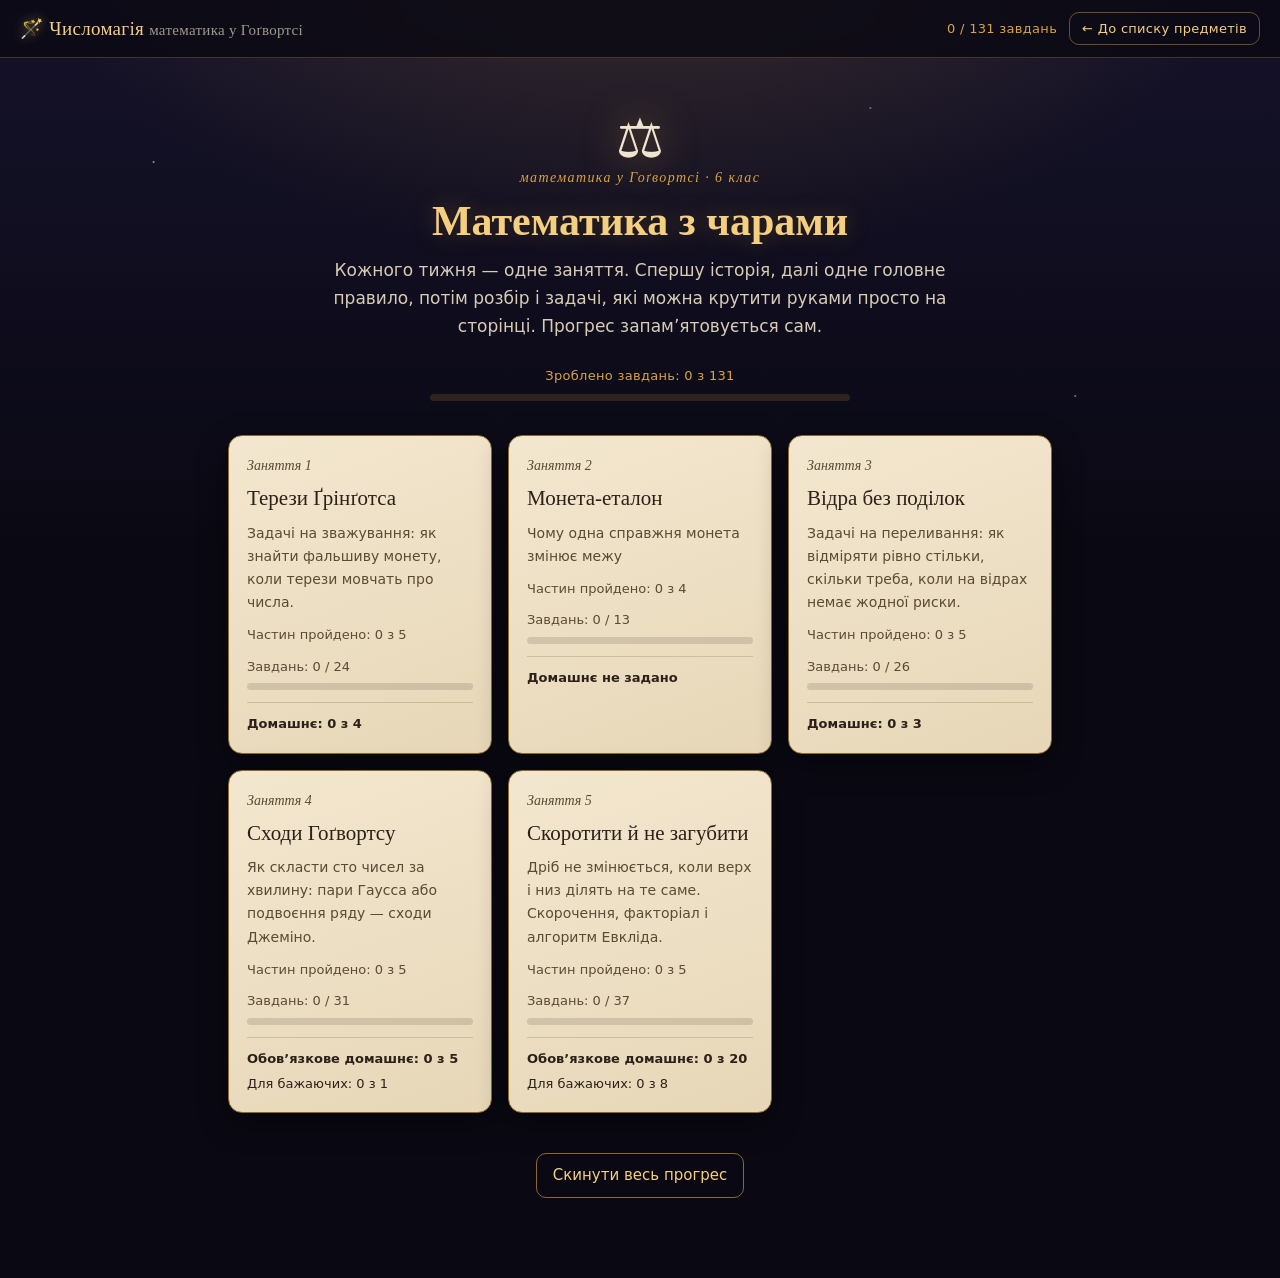
==== commit 227fea8f: "[CHYS-0] Заняття 5: скорочення дробів, факторіал, алгоритм Евкліда Два нові симулятори: закляття ско" ====
--- a/course/index.html
+++ b/course/index.html
@@ -10,6 +10,7 @@
   <link rel="stylesheet" href="css/scales.css">
   <link rel="stylesheet" href="css/jugs.css">
   <link rel="stylesheet" href="css/gauss.css">
+  <link rel="stylesheet" href="css/fractions.css">
 </head>
 <body>
   <div class="sky"></div>
@@ -29,10 +30,12 @@
   <script src="js/scales.js"></script>
   <script src="js/jugs.js"></script>
   <script src="js/gauss.js"></script>
+  <script src="js/fractions.js"></script>
   <script src="js/lessons/l01.js"></script>
   <script src="js/lessons/l02.js"></script>
   <script src="js/lessons/l03.js"></script>
   <script src="js/lessons/l04.js"></script>
+  <script src="js/lessons/l05.js"></script>
   <script>COURSE.start();</script>
 </body>
 </html>
--- a/course/css/app.css
+++ b/course/css/app.css
@@ -164,6 +164,74 @@
 .overall { max-width: 420px; margin: 0 auto; }
 .score { margin: 14px 0 22px; }
 
+/* ---------- частини уроку ---------- */
+
+.parts-roadmap {
+  border: 1px solid var(--gold-dim);
+  border-radius: var(--radius);
+  padding: 20px;
+  margin: 24px 0 32px;
+  background: rgba(21,18,42,.8);
+}
+.parts-roadmap h2, .part-heading h2 {
+  font-family: var(--serif);
+  color: var(--gold-hi);
+  font-size: 25px;
+  line-height: 1.3;
+  margin: 0 0 10px;
+}
+.parts-summary { color: var(--gold-hi); font-weight: 600; }
+.parts-today { margin: 6px 0; }
+.parts-help { color: #d8ccb6; font-size: 14px; margin: 8px 0 16px; }
+.parts-nav { display: grid; grid-template-columns: repeat(var(--part-count), minmax(0, 1fr)); gap: 10px; margin-top: 18px; }
+.part-link {
+  display: flex;
+  flex-direction: column;
+  gap: 6px;
+  min-width: 0;
+  padding: 12px;
+  border: 1px solid rgba(217,164,65,.35);
+  border-radius: 10px;
+  color: var(--cream);
+  background: rgba(217,164,65,.05);
+  font-family: var(--sans);
+  font-size: 14px;
+  text-align: left;
+  cursor: pointer;
+}
+.part-link:hover { background: rgba(217,164,65,.14); }
+.part-number { color: var(--gold); font-size: 12px; }
+.part-nav-title { flex: 1; font-weight: 600; line-height: 1.4; }
+.part-nav-state { font-weight: 600; font-size: 13px; }
+.part-nav-counter { color: #d8ccb6; font-size: 12px; }
+.part-link.part-current { border-color: var(--gold-hi); background: rgba(217,164,65,.16); box-shadow: inset 0 3px var(--gold); }
+.part-link.part-done { border-color: #699b77; background: rgba(51,107,68,.22); }
+.part-done .part-state, .part-done .part-nav-state { color: #b6e2c1; }
+.part-current .part-state, .part-current .part-nav-state { color: var(--gold-hi); }
+.lesson-part { margin-top: 34px; scroll-margin-top: 110px; }
+.part-heading { padding: 16px 18px; border-left: 4px solid var(--gold-dim); background: rgba(217,164,65,.06); border-radius: 0 10px 10px 0; }
+.part-heading .kicker { margin-bottom: 4px; }
+.part-current .part-heading { border-color: var(--gold-hi); background: rgba(217,164,65,.12); }
+.part-done .part-heading { border-color: #699b77; }
+.part-meta { display: flex; flex-wrap: wrap; gap: 6px 18px; font-size: 14px; }
+.part-state { font-weight: 600; }
+.part-counter { color: #d8ccb6; }
+.part-today-btn { margin-top: 12px; }
+.part-today-btn:disabled { opacity: .7; cursor: default; }
+.part-footer { padding: 0 0 26px; border-bottom: 1px solid rgba(217,164,65,.25); }
+.part-done .part-complete { background: var(--green-soft); color: var(--green); border-color: #699b77; }
+.part-link:focus-visible, .parts-roadmap .btn:focus-visible, .lesson-part button:focus-visible { outline: 3px solid var(--gold-hi); outline-offset: 4px; }
+[hidden] { display: none !important; }
+
+@media (max-width: 640px) {
+  .parts-roadmap { padding: 16px; }
+  .parts-nav { grid-template-columns: repeat(2, minmax(0, 1fr)); }
+  .part-link { padding: 10px; }
+  .part-heading { padding: 14px; }
+  .part-heading h2, .parts-roadmap h2 { font-size: 23px; }
+  .part-footer .btn { width: 100%; }
+}
+
 /* ---------- картки уроків ---------- */
 
 .cards {
@@ -195,6 +263,13 @@
 .card .sub { font-size: 14px; color: var(--ink-soft); }
 .card .stat { font-size: 13px; color: var(--ink-soft); margin-top: 10px; }
 .card .bar { background: rgba(43,33,24,.14); }
+.homework-progress { font-size: 14px; }
+.homework-overview { padding: 12px 16px; border: 1px solid var(--gold-dim); border-radius: 10px; }
+.hw-required { font-weight: 600; }
+.hw-optional { font-size: 13px; margin-top: 4px; }
+.hw-all-done .hw-required { color: #b6e2c1; }
+.card .homework-progress { font-size: 13px; margin-top: 12px; padding-top: 10px; border-top: 1px solid rgba(43,33,24,.16); }
+.card .hw-all-done .hw-required, .block .hw-all-done .hw-required { color: var(--green); }
 
 /* ---------- цілі уроку ---------- */
 
@@ -223,6 +298,7 @@
 .block-head {
   display: flex;
   align-items: center;
+  flex-wrap: wrap;
   gap: 10px;
   padding: 10px 16px;
   font-family: var(--serif);
@@ -293,6 +369,17 @@
   margin: 4px 0 12px;
 }
 .block.spell .tag { background: rgba(217,164,65,.2); color: var(--gold-hi); }
+/* Звідки слова закляття: тихіше за саме правило, під рискою. */
+.block.spell .spell-origin {
+  margin-top: 14px;
+  padding-top: 12px;
+  border-top: 1px dashed rgba(217,164,65,.4);
+  text-align: left;
+  font-size: 15px;
+  color: rgba(239,228,207,.88);
+}
+.block.spell .spell-origin p:last-child { margin-bottom: 0; }
+.block.spell .spell-origin i { color: var(--gold-hi); }
 
 /* Пастка */
 .block.trap { background: var(--red-soft); color: var(--ink); border: 1px solid var(--red); }
@@ -315,6 +402,14 @@
 .block.game { background: var(--purple-soft); color: var(--ink); border: 1px solid var(--purple); }
 .block.game .block-head { background: var(--purple); color: #fff; border-bottom: none; }
 .block.game .tag { background: rgba(255,255,255,.22); color: #fff; }
+/* Міст до курсу Пайтону: кольори змійок з логотипа, код — як у Thonny. */
+.block.python { background: #fbf6df; color: var(--ink); border: 1px solid #306998; }
+.block.python .block-head { background: #306998; color: #fff; border-bottom: none; }
+.block.python .tag { background: #ffd43b; color: #1f3550; }
+pre.py { margin: 10px 0; padding: 10px 14px; border-radius: 10px; background: #1f2633; color: #e8e2d0; font: 15px/1.55 Consolas, "Cascadia Mono", monospace; overflow-x: auto; }
+pre.py i { color: #8fa3b8; font-style: normal; }
+.block.python code { white-space: nowrap; }
+code { font-family: Consolas, "Cascadia Mono", monospace; font-size: .95em; }
 
 /* ---------- таблиці ---------- */
 
@@ -441,6 +536,9 @@
 
 .hw-title { font-family: var(--serif); font-size: 17px; }
 .hw-note { margin-left: auto; font-size: 13px; color: var(--ink-soft); font-style: italic; }
+.hw-done-mark { flex: none; color: var(--green); font-weight: 700; }
+.hw-item.hw-done { background: var(--green-soft); border-color: #699b77; }
+.hw-item.hw-done .hw-num { background: var(--green); }
 
 /* Задача, яку задали: золота смуга збоку й печатка в шапці. */
 .block.problem.homework-task { border-left: 5px solid var(--gold); }
--- a/course/css/gauss.css
+++ b/course/css/gauss.css
@@ -156,10 +156,42 @@
 
 @keyframes pop-in { from { opacity: 0; transform: translateY(6px) scale(.85); } }
 
+/* Ті самі пари: кубики з двох стовпчиків складаються в одну вежу. */
+.pair-views { margin: 12px 0; }
+.pair-building { width: 100%; min-width: 0; }
+.pair-building > b { display: block; color: var(--gold-hi); margin: 8px 0; }
+.build-caption { font-size: 15px; margin: 8px 0; color: #e0d4c2; }
+.pair-building-scroll { overflow-x: auto; max-width: 100%; }
+.pair-building-scroll svg { display: block; width: 100%; max-width: 660px; height: auto; margin: 0 auto; }
+.pair-shelf.building { display: block; }
+.build-hit { fill: transparent; }
+.build-token { cursor: pointer; outline: none; }
+.build-piece rect { stroke: #342711; stroke-width: 1.3; }
+.build-piece.original rect, .build-piece.high rect { fill: var(--beer); }
+.build-piece.low rect { fill: var(--water); }
+.build-token.picked .build-piece rect, .build-token:focus-visible .build-piece rect { stroke: #b6eec6; stroke-width: 3; }
+.build-token.moved .build-piece rect { fill: none; stroke: #99886c; stroke-dasharray: 4 3; }
+.build-token.moved .st-cell { visibility: hidden; }
+.build-token.moved .build-label { fill: #aa9a84; }
+.build-level, .build-placeholder { fill: none; stroke: #99886c; stroke-width: 1; stroke-dasharray: 5 4; }
+.build-label { fill: var(--cream); font: 600 16px var(--sans); text-anchor: middle; pointer-events: none; }
+.build-label.strong { fill: var(--gold-hi); font-weight: 700; }
+.build-tower.fresh { animation: pop-in .35s ease both; transform-box: fill-box; transform-origin: center bottom; }
+
 /* ---------- сходи «Джеміно» ---------- */
 
-.stairs-host { margin: 8px 0 2px; }
+.stairs-host { max-width: 660px; margin: 12px auto 2px; }
 .stairs-svg { display: block; width: 100%; height: auto; margin: 0 auto; }
+.stairs-height-guide { padding: 12px 14px; border: 1px solid rgba(127,227,154,.45); border-radius: 10px; margin-top: 12px; background: rgba(127,227,154,.07); }
+.stairs-height-guide > b { color: #b6eec6; }
+.stairs-height-text { margin-top: 6px; font-size: 16px; }
+.stairs-height-tip, .stairs-row-caption { color: #d8ccb6; font-size: 14px; margin: 6px 0 0; }
+.stairs-row-caption { text-align: center; margin: 8px 0 14px; }
+.stairs-sim .gold .st-col { cursor: pointer; }
+.stairs-sim .gold .st-col:focus-visible { outline: 3px solid #b6eec6; outline-offset: -3px; }
+.st-growth { pointer-events: none; }
+.st-rise { fill: #7fe39a; fill-opacity: .7; stroke: #b6eec6; stroke-width: 2; }
+.st-height-outline { fill: none; stroke: #b6eec6; stroke-width: 3; }
 
 .st-stairs.gold .st-col { fill: #d9a441; stroke: #4a3510; stroke-width: 1; }
 .st-stairs.blue .st-col { fill: #6f8fd8; stroke: #1c2b55; stroke-width: 1; }
@@ -188,7 +220,7 @@
 
 @media (prefers-reduced-motion: reduce) {
   .st-copy, .st-frame { transition: none; }
-  .rainbow .arc.fresh, .rainbow .arc-sum.fresh, .pbucket.fresh { animation: none; stroke-dashoffset: 0; }
+  .rainbow .arc.fresh, .rainbow .arc-sum.fresh, .pbucket.fresh, .build-tower.fresh { animation: none; stroke-dashoffset: 0; }
 }
 
 /* ---------- купки гир ---------- */
@@ -252,6 +284,33 @@
 .odd-square .sq.l1 { fill: #9fb6e8; }
 .odd-square .sq-num { fill: var(--ink); font: 700 13px var(--sans); text-anchor: middle; }
 
+/* Гойдалка-лінійка стоїть у блакитній «ідеї» — кольори пар темніші, ніж у темних симуляторах. */
+.seesaw .p0 { --c: #9a6a0a; }
+.seesaw .p1 { --c: #2f5fbf; }
+.seesaw .p2 { --c: #2c7a45; }
+.seesaw .p3 { --c: #b8457a; }
+.seesaw .p4 { --c: #1f7a74; }
+.seesaw .p5 { --c: #b85c12; }
+.seesaw .arc { fill: none; stroke: var(--c); stroke-width: 2.5; stroke-linecap: round; }
+.seesaw .arc-sum { fill: var(--c); font: 700 14px var(--sans); text-anchor: middle; paint-order: stroke; stroke: var(--blue-soft); stroke-width: 4px; }
+.seesaw .ball { fill: #fff8e6; stroke: #5b4314; stroke-width: 1.5; }
+.seesaw .ball.mid { fill: #f4cf80; stroke: var(--red); stroke-width: 3; }
+.seesaw .ball-num { fill: var(--ink); font: 700 15px var(--sans); text-anchor: middle; }
+.seesaw .plank { fill: #8a5a2b; }
+.seesaw .tick { stroke: #5b4314; stroke-width: 1.5; }
+.seesaw .pivot { fill: #5b4a36; }
+.seesaw .ground { stroke: #5b4a36; stroke-width: 2; }
+.seesaw .step { fill: var(--ink-soft); font: 12px var(--sans); text-anchor: middle; }
+.seesaw .pivot-note { fill: var(--ink); font: italic 14px var(--serif); text-anchor: middle; }
+
+.sq-grow .cell { stroke: rgba(43,33,24,.35); stroke-width: 1; }
+.sq-grow .cell.old { fill: #9fb6e8; }
+.sq-grow .cell.new { fill: #e9c27a; }
+.sq-grow .sq-sum { fill: var(--ink-soft); font: 13px var(--sans); text-anchor: middle; }
+.sq-grow .sq-side { fill: var(--ink); font: 700 14px var(--sans); text-anchor: middle; }
+.sq-grow .sq-add { fill: #9a6a0a; font: 700 14px var(--sans); text-anchor: middle; }
+.sq-grow .sq-arrow { fill: var(--ink-soft); font: 20px var(--sans); text-anchor: middle; }
+
 @media (max-width: 520px) {
   .gauss-rows { font-size: 13px; }
   .gauss-rows th { width: 22px; }
--- a/course/css/fractions.css
+++ b/course/css/fractions.css
@@ -0,0 +1,40 @@
+/* Дроби: клітинки пирога й прямокутник Евкліда. Панель .sim і вердикт беруться з scales.css та gauss.css. */
+
+.frac-now { font: 700 40px var(--serif); color: var(--gold-hi); text-align: center; margin: 4px 0; }
+
+.frac-grid {
+  display: grid;
+  gap: 3px;
+  max-width: 520px;
+  margin: 8px auto;
+}
+
+.frac-cell {
+  display: block;
+  aspect-ratio: 1.3;
+  min-width: 0;
+  min-height: 12px;
+  border-radius: 4px;
+  border: 1px solid rgba(143,179,255,.5);
+  background: rgba(143,179,255,.1);
+}
+.frac-cell.on { background: var(--gold); border-color: var(--gold-hi); }
+.frac-cell.alt { box-shadow: inset 0 0 0 2px rgba(255,255,255,.55); }
+.frac-cell.grp-end { border-right: 4px solid var(--gold-hi); }
+.frac-cell.on.alt { background: #e9b955; }
+
+.frac-controls { display: flex; flex-wrap: wrap; align-items: center; gap: 8px 10px; margin: 8px 0; }
+.frac-k { font: 700 22px var(--sans); min-width: 34px; text-align: center; color: var(--gold-hi); }
+.frac-controls .btn.ready { box-shadow: 0 0 0 3px rgba(127,227,154,.55); }
+.frac-trail { font-size: 14px; color: var(--gold); min-height: 1em; margin: 4px 0; overflow-wrap: anywhere; }
+
+.euclid-stage { margin: 8px 0; }
+.euclid-svg { display: block; width: 100%; max-width: 720px; height: auto; margin: 0 auto; }
+.euclid-frame { fill: rgba(143,179,255,.08); stroke: var(--gold-dim); stroke-width: 2; }
+.euclid-square { stroke: #1a1430; stroke-width: 2; }
+.euclid-rest { fill: rgba(217,164,65,.08); stroke: var(--gold-hi); stroke-width: 2; stroke-dasharray: 6 4; }
+.euclid-label { font: 700 16px var(--sans); fill: #1a1430; text-anchor: middle; pointer-events: none; }
+
+.euclid-table { display: grid; gap: 6px; margin: 8px 0; }
+.euclid-line { padding: 6px 10px; border-left: 5px solid var(--gold); border-radius: 6px; background: rgba(0,0,0,.22); font-size: 16px; }
+.euclid-line.pending { opacity: .75; }
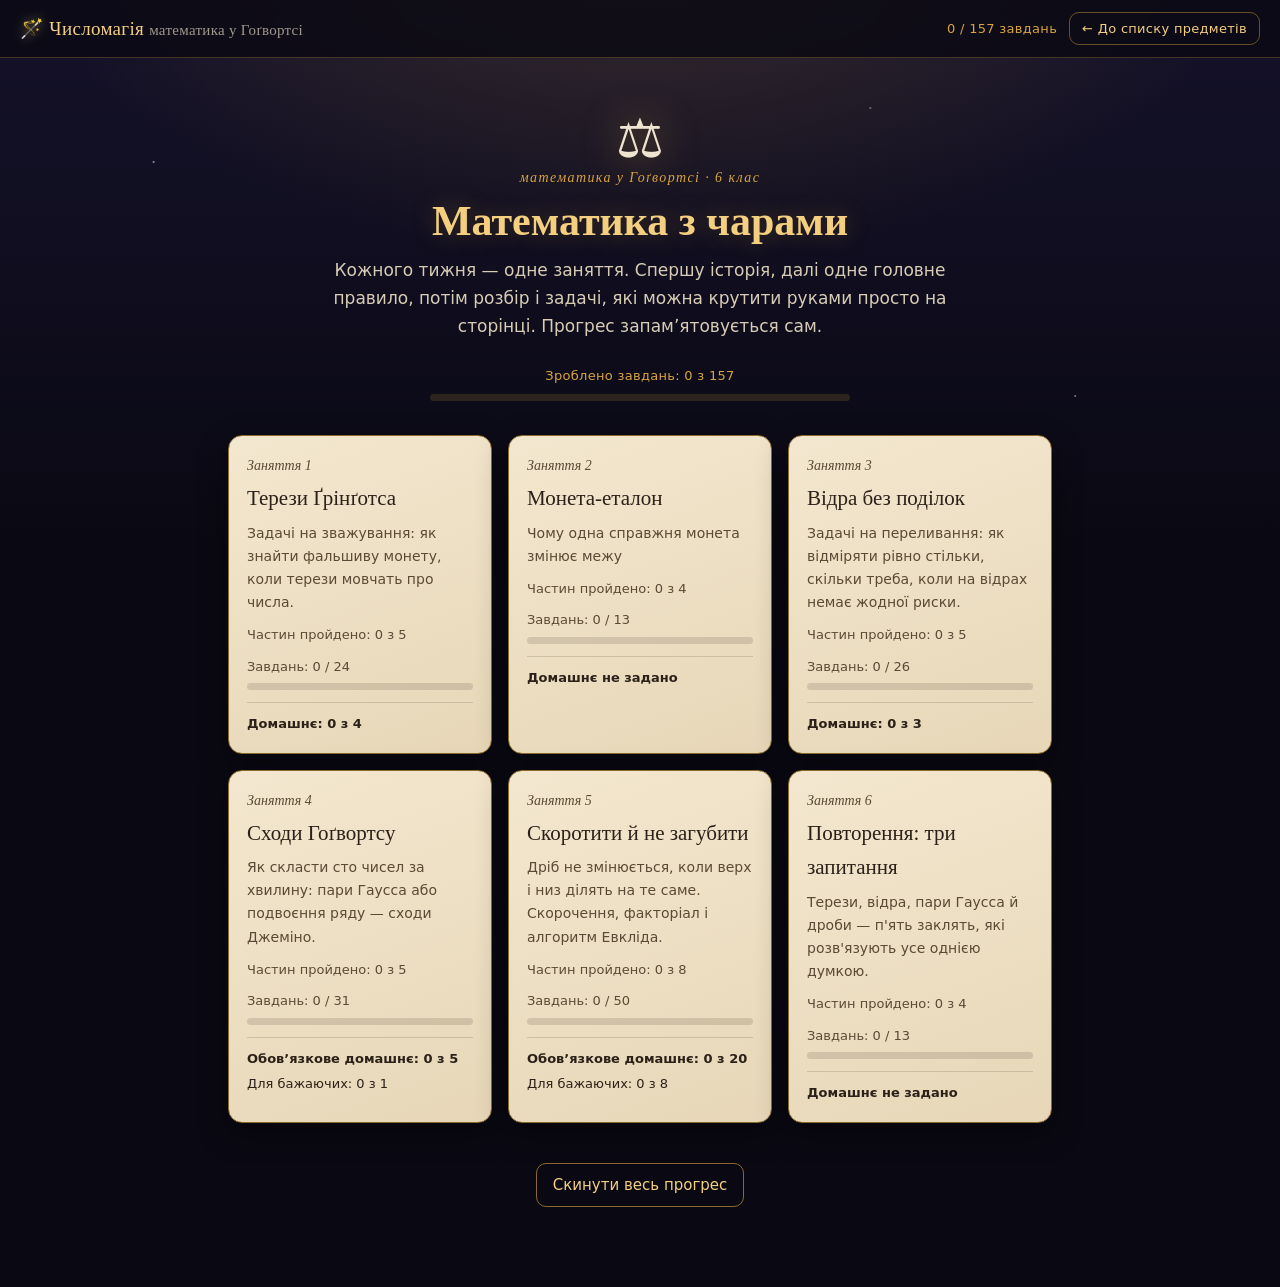
==== commit abe9e252: "[CHYS-0] Заняття 6: повторення з трьома запитаннями й ретро в заняттях 1–5 Co-Authored-By: Claude So" ====
--- a/course/index.html
+++ b/course/index.html
@@ -36,6 +36,7 @@
   <script src="js/lessons/l03.js"></script>
   <script src="js/lessons/l04.js"></script>
   <script src="js/lessons/l05.js"></script>
+  <script src="js/lessons/l06.js"></script>
   <script>COURSE.start();</script>
 </body>
 </html>
--- a/course/css/fractions.css
+++ b/course/css/fractions.css
@@ -38,3 +38,10 @@
 .euclid-table { display: grid; gap: 6px; margin: 8px 0; }
 .euclid-line { padding: 6px 10px; border-left: 5px solid var(--gold); border-radius: 6px; background: rgba(0,0,0,.22); font-size: 16px; }
 .euclid-line.pending { opacity: .75; }
+
+.euclid-work { margin: 8px 0; }
+.euclid-now { display: flex; flex-wrap: wrap; align-items: center; gap: 6px; font-size: 18px; }
+.euclid-note { opacity: .75; font-size: 14px; margin-left: 6px; }
+.euclid-ladder { display: flex; flex-wrap: wrap; gap: 6px 10px; margin: 8px 0; }
+.euclid-step { padding: 4px 10px; border-radius: 6px; background: rgba(0,0,0,.22); border: 1px dashed var(--gold-dim); font-size: 15px; }
+.euclid-step.over { border-color: #e88; opacity: .8; }
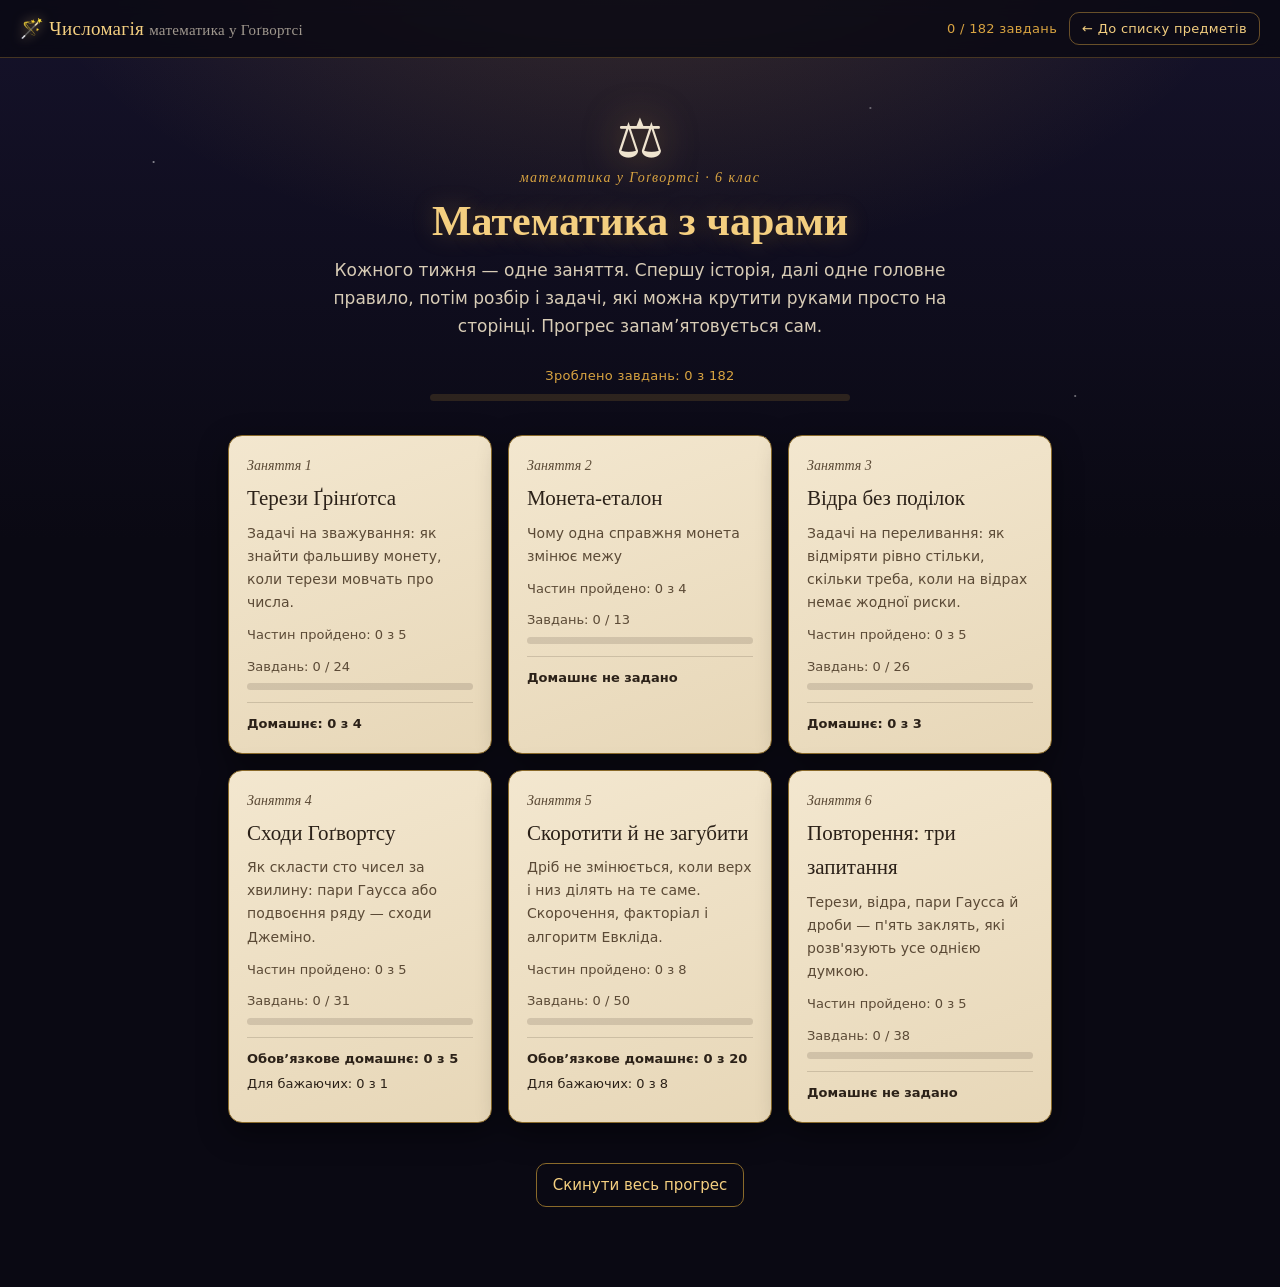
==== commit ed948320: "[CHYS-0] Заняття 6: монети без підказки 4, 13, 40 і анімація Дамблдора Co-Authored-By: Claude Sonnet" ====
--- a/course/index.html
+++ b/course/index.html
@@ -11,6 +11,7 @@
   <link rel="stylesheet" href="css/jugs.css">
   <link rel="stylesheet" href="css/gauss.css">
   <link rel="stylesheet" href="css/fractions.css">
+  <link rel="stylesheet" href="css/coinwalk.css">
 </head>
 <body>
   <div class="sky"></div>
@@ -28,6 +29,7 @@
 
   <script src="js/engine.js"></script>
   <script src="js/scales.js"></script>
+  <script src="js/coinwalk.js"></script>
   <script src="js/jugs.js"></script>
   <script src="js/gauss.js"></script>
   <script src="js/fractions.js"></script>
--- a/course/css/fractions.css
+++ b/course/css/fractions.css
@@ -45,3 +45,33 @@
 .euclid-ladder { display: flex; flex-wrap: wrap; gap: 6px 10px; margin: 8px 0; }
 .euclid-step { padding: 4px 10px; border-radius: 6px; background: rgba(0,0,0,.22); border: 1px dashed var(--gold-dim); font-size: 15px; }
 .euclid-step.over { border-color: #e88; opacity: .8; }
+
+/* Матрьошка факторіала */
+.mat-controls { display: flex; flex-wrap: wrap; gap: 10px 16px; align-items: center; margin: 6px 0; }
+.mat-stepper { display: inline-flex; align-items: center; gap: 6px; }
+.mat-stepper b { min-width: 2.2em; text-align: center; color: var(--gold-hi); font: 700 18px var(--serif); }
+.mat-scroll { overflow-x: auto; padding: 6px 2px 10px; }
+.mat-box {
+  display: inline-flex; align-items: center; gap: 6px; flex: none;
+  margin-top: 12px; padding: 12px 8px 6px; position: relative;
+  border: 2px solid rgba(244,207,128,.55); border-radius: 10px;
+  background: rgba(244,207,128,.06); color: #fff;
+  transition: background .5s, border-color .5s, opacity .5s;
+}
+.mat-box .mat-label { position: absolute; top: -11px; left: 8px; padding: 0 5px; font-size: 13px; background: #2a2118; border-radius: 4px; color: var(--gold-hi); }
+.mat-box.inner { border-color: var(--gold); background: rgba(217,164,65,.28); }
+.mat-box.inner.gone { opacity: .25; border-style: dashed; }
+.mat-mul { font-weight: 700; }
+.mat-fraction { text-align: center; margin: 8px 0; }
+.mat-line { display: inline-flex; flex-wrap: wrap; justify-content: center; align-items: center; gap: 2px; font: 700 20px var(--serif); color: #fff; }
+.mat-bar { height: 3px; background: var(--gold-hi); border-radius: 2px; margin: 6px auto; max-width: 420px; }
+.mat-chip { padding: 2px 9px; border-radius: 8px; border: 2px solid rgba(255,255,255,.35); transition: opacity .5s, background .5s; }
+.mat-chip.inner { border-color: var(--gold); background: rgba(217,164,65,.3); }
+.mat-chip.inner.gone { opacity: .3; text-decoration: line-through; text-decoration-thickness: 3px; }
+.mat-chip.mul { border-color: #7fe39a; background: rgba(127,227,154,.18); }
+@media (prefers-reduced-motion: reduce) { .mat-box, .mat-chip { transition: none; } }
+
+.scale-bar { margin: 8px 0; }
+.scale-seen { min-height: 26px; border-radius: 6px; background: linear-gradient(90deg, #f4cf80, #d9a441); border: 2px solid #1a1430; display: flex; align-items: center; justify-content: center; font: 700 15px var(--sans); color: #1a1430; }
+.scale-kind { font-size: 13px; opacity: .8; margin-top: 4px; }
+.scale-work { margin: 8px 0; }
--- a/course/css/coinwalk.css
+++ b/course/css/coinwalk.css
@@ -0,0 +1,19 @@
+.walk-sim { display: grid; gap: 10px; }
+.walk-picker { display: flex; flex-wrap: wrap; align-items: center; gap: 6px; font-size: 15px; }
+.walk-note { font-size: 13px; opacity: .75; }
+.walk-select { font: inherit; padding: 4px 6px; border-radius: 6px; border: 1px solid var(--gold-dim); background: var(--parch); color: var(--ink); }
+.walk-legend { display: flex; flex-wrap: wrap; align-items: center; gap: 4px 8px; font-size: 13px; color: var(--parch-2); }
+.walk-board, .walk-coins { display: flex; flex-wrap: wrap; gap: 4px; }
+.coin-chip { display: inline-flex; align-items: center; justify-content: center; min-width: 30px; height: 30px; padding: 0 4px; border-radius: 50%; font: 700 13px var(--sans); border: 2px solid transparent; box-sizing: border-box; }
+.coin-chip.u { background: #f4cf80; border-color: var(--gold); color: var(--ink); }
+.coin-chip.h { background: var(--red-soft); border-color: var(--red); color: var(--red); }
+.coin-chip.l { background: var(--blue-soft); border-color: var(--blue); color: var(--blue); }
+.coin-chip.g { background: #e6e1d6; border-color: #bdb6a6; color: #8d8574; }
+.coin-chip.is-fake { box-shadow: 0 0 0 3px rgba(75, 46, 131, .45); }
+.walk-pans { display: grid; grid-template-columns: 1fr 1fr; gap: 8px; }
+.walk-pan, .walk-table { padding: 8px 10px; border-radius: 10px; background: rgba(0,0,0,.06); border: 1px dashed var(--gold-dim); display: grid; gap: 6px; }
+.walk-narr p { margin: 4px 0; }
+.walk-why { font-size: 14px; color: var(--parch-2); opacity: .9; }
+.walk-end { font-weight: 700; color: #7fe39a; }
+.walk-controls { display: flex; flex-wrap: wrap; gap: 8px; }
+@media (max-width: 520px) { .walk-pans { grid-template-columns: 1fr; } }
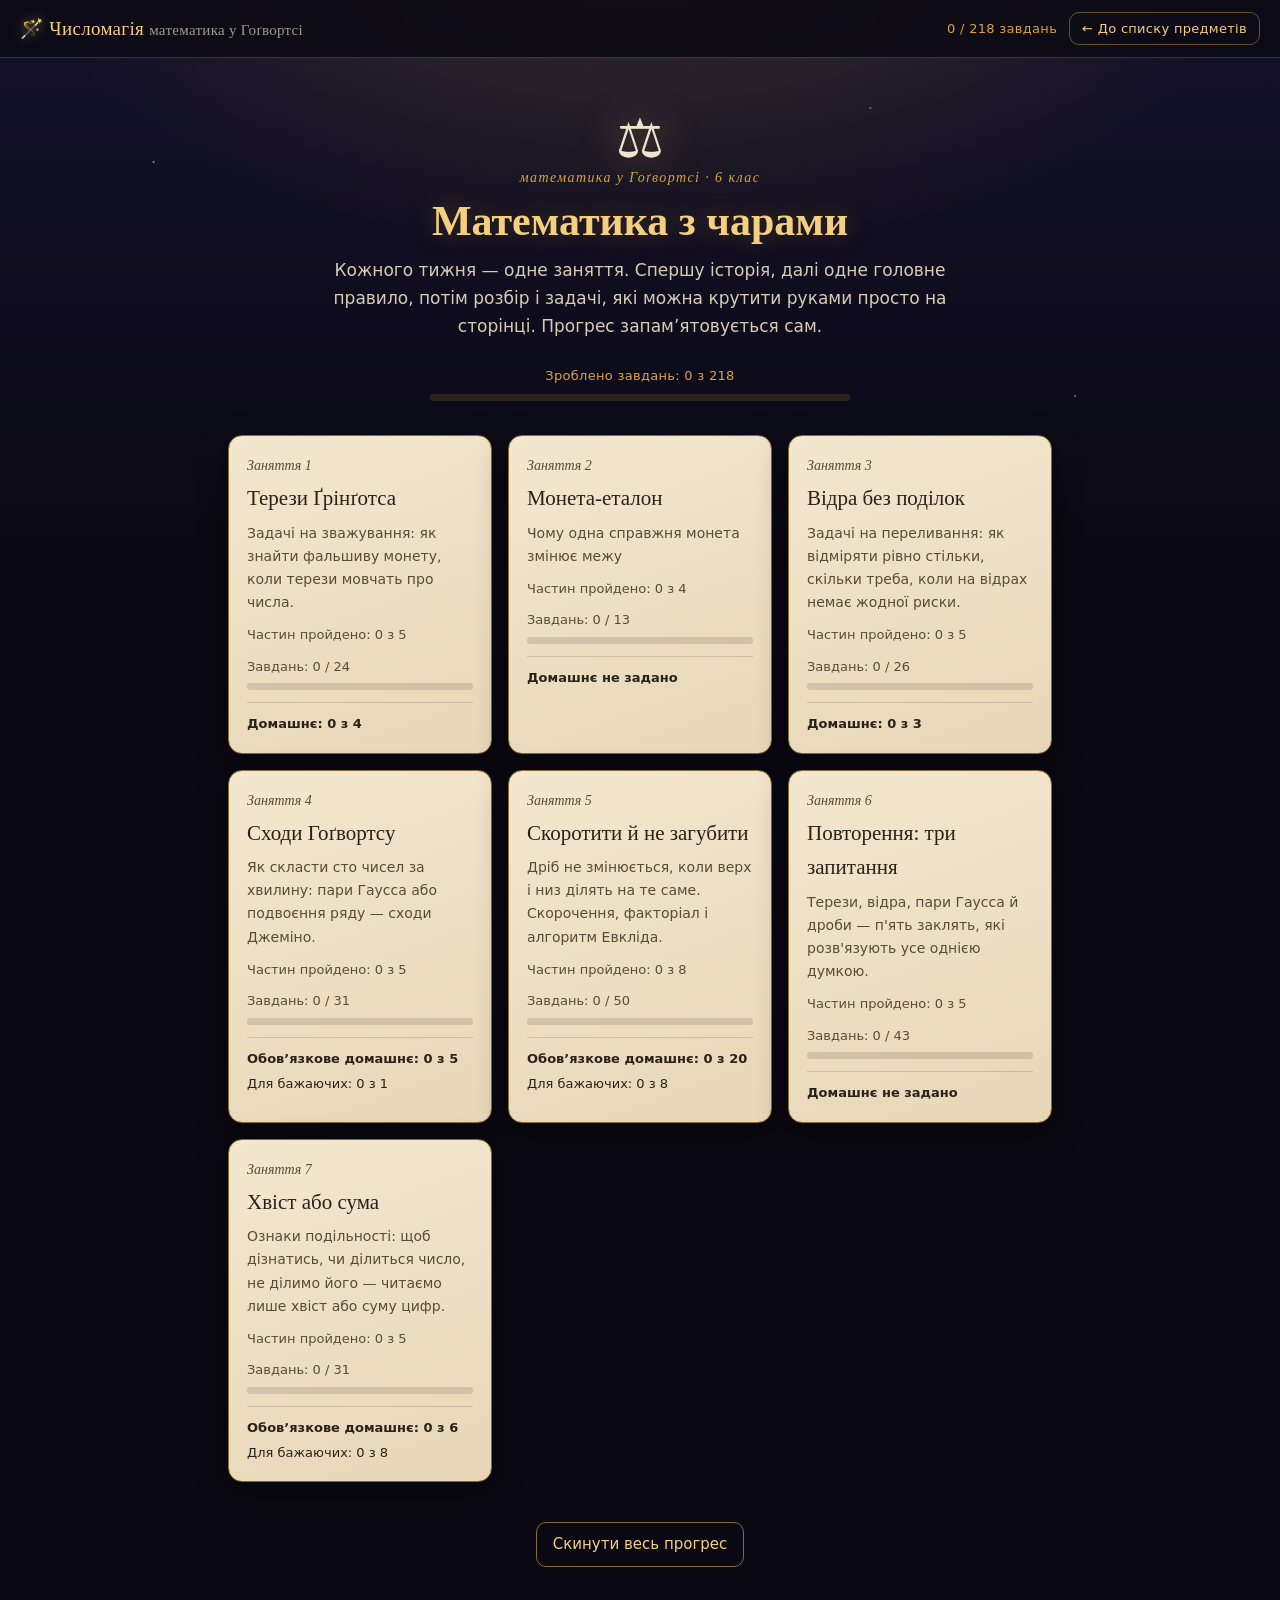
==== commit ad0df924: "[CHYS-0] Заняття 7: ознаки подільності — хвіст або сума, три симулятори, ДЗ 4–20 Нове заняття про оз" ====
--- a/course/index.html
+++ b/course/index.html
@@ -12,6 +12,7 @@
   <link rel="stylesheet" href="css/gauss.css">
   <link rel="stylesheet" href="css/fractions.css">
   <link rel="stylesheet" href="css/coinwalk.css">
+  <link rel="stylesheet" href="css/divis.css">
 </head>
 <body>
   <div class="sky"></div>
@@ -33,12 +34,14 @@
   <script src="js/jugs.js"></script>
   <script src="js/gauss.js"></script>
   <script src="js/fractions.js"></script>
+  <script src="js/divis.js"></script>
   <script src="js/lessons/l01.js"></script>
   <script src="js/lessons/l02.js"></script>
   <script src="js/lessons/l03.js"></script>
   <script src="js/lessons/l04.js"></script>
   <script src="js/lessons/l05.js"></script>
   <script src="js/lessons/l06.js"></script>
+  <script src="js/lessons/l07.js"></script>
   <script>COURSE.start();</script>
 </body>
 </html>
--- a/course/css/app.css
+++ b/course/css/app.css
@@ -703,3 +703,4 @@
   .hero h1 { font-size: 31px; }
   main { padding: 20px 14px 70px; }
 }
+.resume-btn { margin: 0 8px 8px 0; }
--- a/course/css/divis.css
+++ b/course/css/divis.css
@@ -0,0 +1,79 @@
+/* Подільність: оформлення трьох симуляторів заняття 7. Темна панель .sim уже є в scales.css;
+   тут лише свої дрібниці — підсвічений хвіст, цифрові чипи, стрічка циклу. */
+
+.divis .div-scene { font-size: 16px; margin: 6px 0; }
+.divis .div-ask { font-size: 17px; margin: 4px 0; }
+.divis .div-look { margin: 8px 0; }
+
+/* Велике число; золотом — та частина, на яку дивиться ознака. */
+.div-num {
+  font-family: var(--serif);
+  font-size: 30px;
+  letter-spacing: 2px;
+  display: inline-flex;
+  align-items: baseline;
+  margin: 4px 0;
+}
+.div-num .div-focus {
+  color: #2b2118;
+  background: var(--gold-hi);
+  border-radius: 6px;
+  padding: 0 4px;
+  font-weight: 700;
+}
+.div-num .div-dig {
+  padding: 0 3px;
+  border-bottom: 2px solid rgba(217,164,65,.4);
+  margin: 0 1px;
+}
+.div-sumline { font-size: 15px; color: var(--gold-hi); margin: 6px 0; }
+
+/* Рядок кнопок / чипів у симуляторі. */
+.divis .div-row { display: flex; flex-wrap: wrap; gap: 8px; align-items: center; margin: 8px 0; }
+.divis .div-row.digits { gap: 6px; }
+
+/* Цифрові чипи 0–9 для «встав зірочку». */
+.div-chip {
+  min-width: 38px;
+  padding: 8px 0;
+  font-size: 18px;
+  font-family: var(--serif);
+  text-align: center;
+  border-radius: 9px;
+  border: 1px solid var(--gold-dim);
+  background: rgba(217,164,65,.08);
+  color: var(--gold-hi);
+  cursor: pointer;
+  flex: 1 1 38px;
+}
+.div-chip:hover { background: rgba(217,164,65,.2); }
+.div-chip.on { background: var(--gold); color: #2b2118; border-color: var(--gold); font-weight: 700; }
+.div-chip.good { box-shadow: 0 0 0 3px rgba(127,227,154,.6); }
+
+/* Велика зірочка-слот у шаблоні числа. */
+.div-star .div-focus { background: var(--gold-hi); color: #2b2118; border-radius: 6px; padding: 0 5px; font-weight: 700; }
+
+/* Стрічка циклу останньої цифри. */
+.divis .div-row.cyc { gap: 10px; }
+.cyc-chip {
+  display: inline-flex;
+  flex-direction: column;
+  align-items: center;
+  gap: 2px;
+  padding: 8px 10px;
+  border-radius: 10px;
+  border: 1px solid var(--gold-dim);
+  background: rgba(217,164,65,.08);
+  min-width: 46px;
+}
+.cyc-chip b { font-size: 16px; color: var(--cream); font-weight: 600; }
+.cyc-chip .cyc-end { font-size: 15px; color: var(--gold-hi); font-weight: 700; }
+.cyc-chip.repeat { border-color: var(--gold-hi); background: rgba(217,164,65,.22); }
+
+.divis .div-quiz { margin-top: 10px; }
+.divis .mini-input { width: 72px; }
+
+@media (max-width: 420px) {
+  .div-num { font-size: 24px; letter-spacing: 1px; }
+  .div-chip { min-width: 30px; font-size: 16px; }
+}
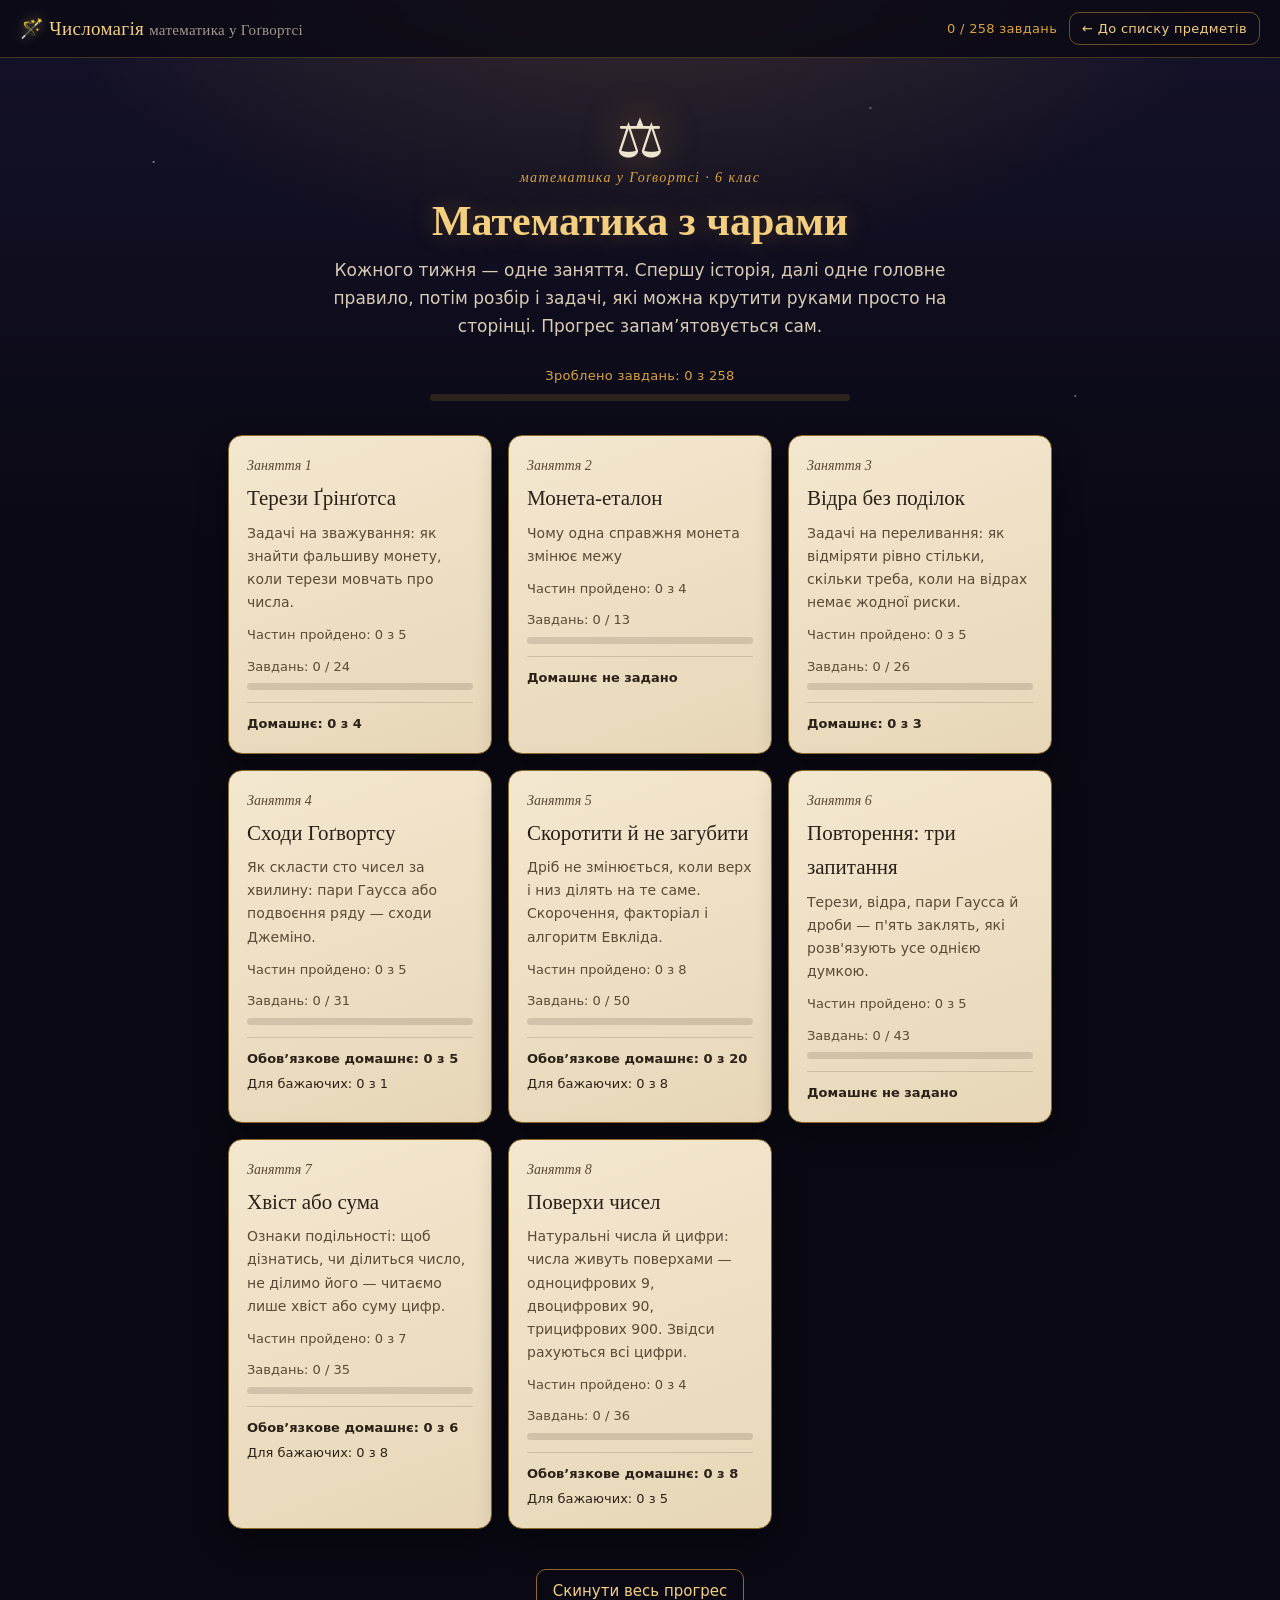
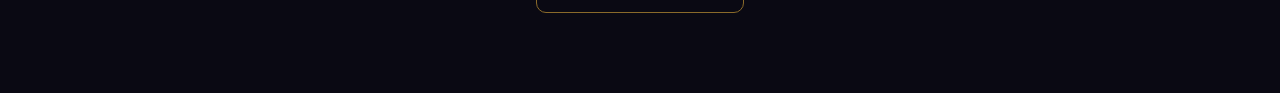
==== commit 780d60cf: "[CHYS-0] Заняття 8: поверхи чисел — нумерація, комбінаторика, 5 тренажерів Натуральні числа й цифри:" ====
--- a/course/index.html
+++ b/course/index.html
@@ -13,6 +13,7 @@
   <link rel="stylesheet" href="css/fractions.css">
   <link rel="stylesheet" href="css/coinwalk.css">
   <link rel="stylesheet" href="css/divis.css">
+  <link rel="stylesheet" href="css/digits.css">
 </head>
 <body>
   <div class="sky"></div>
@@ -35,6 +36,7 @@
   <script src="js/gauss.js"></script>
   <script src="js/fractions.js"></script>
   <script src="js/divis.js"></script>
+  <script src="js/digits.js"></script>
   <script src="js/lessons/l01.js"></script>
   <script src="js/lessons/l02.js"></script>
   <script src="js/lessons/l03.js"></script>
@@ -42,6 +44,7 @@
   <script src="js/lessons/l05.js"></script>
   <script src="js/lessons/l06.js"></script>
   <script src="js/lessons/l07.js"></script>
+  <script src="js/lessons/l08.js"></script>
   <script>COURSE.start();</script>
 </body>
 </html>
--- a/course/css/divis.css
+++ b/course/css/divis.css
@@ -70,10 +70,55 @@
 .cyc-chip .cyc-end { font-size: 15px; color: var(--gold-hi); font-weight: 700; }
 .cyc-chip.repeat { border-color: var(--gold-hi); background: rgba(217,164,65,.22); }
 
+/* Пікер основи: кнопки 2–9, обирай будь-яку. */
+.div-cycle .div-row.picks { gap: 8px; margin-bottom: 2px; }
+.div-cycle .pick {
+  min-width: 54px;
+  padding: 10px 12px;
+  font-size: 18px;
+  font-weight: 700;
+  line-height: 1;
+  border-radius: 10px;
+  border: 1px solid var(--gold-dim);
+  background: rgba(217,164,65,.08);
+  color: var(--cream);
+  cursor: pointer;
+}
+.div-cycle .pick:hover { border-color: var(--gold-hi); }
+.div-cycle .pick.active { background: var(--gold-hi); color: #2a1e05; border-color: var(--gold-hi); }
+.div-cycle .pick.solved { border-color: var(--gold-hi); }
+
 .divis .div-quiz { margin-top: 10px; }
 .divis .mini-input { width: 72px; }
+
+/* Сортувалка: таблиця «число × дільники», клітинки-прапорці. */
+.div-sort .div-grid { margin: 8px 0; max-width: 100%; overflow-x: auto; }
+.div-grid-row { display: flex; gap: 6px; align-items: stretch; margin-bottom: 6px; }
+.div-grid-row.head .div-cell { background: transparent; border-color: transparent; color: var(--gold-hi); font-weight: 700; cursor: default; }
+.div-cell {
+  border: 1px solid var(--gold-dim);
+  border-radius: 8px;
+  background: rgba(217,164,65,.06);
+  color: var(--cream);
+  font-size: 15px;
+  display: flex;
+  align-items: center;
+  justify-content: center;
+}
+.div-cell.num { flex: 0 0 96px; font-family: var(--serif); font-size: 17px; cursor: pointer; }
+.div-cell.bin { flex: 0 0 56px; min-height: 40px; cursor: pointer; font-weight: 700; color: var(--gold-hi); }
+.div-cell.num:hover, .div-cell.bin:hover { background: rgba(217,164,65,.18); }
+.div-grid-row.focus .div-cell.num { background: var(--gold); color: #2b2118; border-color: var(--gold); }
+.div-cell.bin.on { background: var(--gold); color: #2b2118; border-color: var(--gold); }
+.div-cell.bin.good { box-shadow: 0 0 0 3px rgba(127,227,154,.6); }
+.div-cell.bin.bad { background: rgba(224,122,95,.35); border-color: #e07a5f; color: var(--cream); }
+.div-cell.bin.miss { box-shadow: 0 0 0 2px var(--gold-hi) inset; }
+.div-cell.bin:disabled, .div-cell.num:disabled { cursor: default; }
 
 @media (max-width: 420px) {
   .div-num { font-size: 24px; letter-spacing: 1px; }
   .div-chip { min-width: 30px; font-size: 16px; }
+  .div-grid-row { gap: 4px; }
+  .div-cell.num { flex-basis: 64px; font-size: 15px; }
+  .div-cell.bin { flex-basis: 40px; min-height: 38px; }
 }
--- a/course/css/digits.css
+++ b/course/css/digits.css
@@ -0,0 +1,103 @@
+/* Натуральні числа й цифри: оформлення п'яти тренажерів заняття 8.
+   Темна панель .sim уже є в scales.css, кнопки .btn і .mini-input — в app.css/gauss.css.
+   Тут лише своє: вежа поверхів, таблиці кроків, слоти множення, стрічка викреслення. */
+
+.digits .dig-ask { font-size: 16px; margin: 6px 0; }
+
+/* Таблиця поверхів: щоб 4 колонки влізли й на вузький телефон. */
+.dig-table { table-layout: fixed; font-size: 14px; }
+.dig-table th, .dig-table td { padding: 6px 5px; overflow-wrap: anywhere; }
+.dig-table th:first-child, .dig-table td:first-child { width: 20%; }
+
+.digits .dig-row { display: flex; flex-wrap: wrap; gap: 8px; align-items: center; margin: 8px 0; }
+.digits .mini-input.good { border-color: #7fe39a; box-shadow: 0 0 0 2px rgba(127,227,154,.4); }
+.digits .mini-input.bad { border-color: #e07a5f; box-shadow: 0 0 0 2px rgba(224,122,95,.45); }
+.digits .muted { color: var(--gold-hi); }
+
+/* ---------- 1. Вежа поверхів ---------- */
+.dig-tower-wrap { display: flex; gap: 12px; flex-wrap: wrap; align-items: flex-start; margin: 8px 0; }
+.dig-tower { display: flex; flex-direction: column; gap: 5px; flex: 0 0 auto; }
+.dig-floor {
+  display: flex; justify-content: space-between; gap: 12px; align-items: center;
+  min-width: 150px; padding: 9px 12px; cursor: pointer;
+  border: 1px solid var(--gold-dim); border-radius: 9px;
+  background: rgba(217,164,65,.08); color: var(--cream); font: inherit;
+}
+.dig-floor:hover { border-color: var(--gold-hi); }
+.dig-floor.on { background: var(--gold-hi); color: #2a1e05; border-color: var(--gold-hi); }
+.dig-floor-k { font-weight: 700; }
+.dig-floor-d { letter-spacing: 1px; font-size: 11px; opacity: .8; }
+.dig-panel {
+  flex: 1 1 200px; min-width: 180px; padding: 10px 12px; line-height: 1.6;
+  border: 1px solid var(--gold-dim); border-radius: 10px; background: rgba(0,0,0,.2); font-size: 15px;
+}
+.dig-panel b { color: var(--gold-hi); }
+
+.dig-fill { margin: 10px 0; display: flex; flex-direction: column; gap: 5px; }
+.dig-fill-row { display: flex; gap: 10px; align-items: center; }
+.dig-fill-row > span:first-child { flex: 0 0 104px; }
+.dig-fill-row.head { color: var(--gold-hi); font-weight: 700; font-size: 14px; }
+.dig-fill-row.total { border-top: 1px solid var(--gold-dim); padding-top: 7px; margin-top: 3px; }
+.dig-dig-col { color: var(--gold-hi); font-size: 14px; }
+.dig-total { font-family: var(--serif); font-size: 20px; color: var(--gold-hi); font-weight: 700; }
+
+/* ---------- 2. Нумерація: вкладки й кроки ---------- */
+.dig-tabs { display: flex; gap: 6px; margin: 8px 0; flex-wrap: wrap; }
+.dig-tab {
+  flex: 1 1 auto; padding: 9px 12px; cursor: pointer; font: inherit; font-weight: 600;
+  border: 1px solid var(--gold-dim); border-radius: 9px;
+  background: rgba(217,164,65,.06); color: var(--cream);
+}
+.dig-tab.on { background: var(--gold); color: #2b2118; border-color: var(--gold); }
+.dig-chip {
+  padding: 7px 11px; cursor: pointer; font: inherit;
+  border: 1px solid var(--gold-dim); border-radius: 8px;
+  background: rgba(217,164,65,.08); color: var(--gold-hi);
+}
+.dig-chip:hover { background: rgba(217,164,65,.2); }
+.dig-row.chips { gap: 6px; }
+
+.dig-steps { display: flex; flex-direction: column; gap: 6px; margin: 10px 0; }
+.dig-step {
+  display: flex; justify-content: space-between; gap: 10px; flex-wrap: wrap; align-items: center;
+  padding: 8px 11px; border-radius: 9px; border: 1px solid rgba(217,164,65,.25);
+  background: rgba(217,164,65,.05); font-size: 15px;
+}
+.dig-step.live { border-color: var(--gold-hi); background: rgba(217,164,65,.14); }
+.dig-step.total { border-color: var(--gold-dim); background: rgba(0,0,0,.2); font-weight: 600; }
+.dig-step b { color: var(--gold-hi); }
+.dig-reveal { margin: 8px 0; line-height: 1.6; font-size: 15px; }
+.dig-reveal b { color: var(--gold-hi); }
+
+/* ---------- 3. Слоти множення ---------- */
+.dig-slots { display: flex; gap: 8px; flex-wrap: wrap; margin: 8px 0; }
+.dig-slot {
+  display: flex; flex-direction: column; align-items: center; gap: 4px;
+  padding: 8px 10px; border: 1px solid var(--gold-dim); border-radius: 10px; background: rgba(217,164,65,.06);
+}
+.dig-slot-k { font-size: 12px; color: var(--gold-hi); }
+.dig-row.mult { font-size: 16px; }
+
+/* ---------- 4. Стрічка викреслення ---------- */
+.dig-strip { display: flex; flex-wrap: wrap; gap: 5px; margin: 10px 0; }
+.dig-cell-x {
+  min-width: 34px; padding: 8px 0; flex: 0 0 auto;
+  font-family: var(--serif); font-size: 19px; text-align: center; cursor: pointer;
+  border: 1px solid var(--gold-dim); border-radius: 8px;
+  background: rgba(217,164,65,.08); color: var(--cream);
+}
+.dig-cell-x:hover { border-color: var(--gold-hi); }
+.dig-cell-x.out { background: rgba(224,122,95,.22); color: #e07a5f; text-decoration: line-through; opacity: .65; }
+.dig-result { font-size: 15px; margin: 4px 0; overflow-wrap: anywhere; word-break: break-word; }
+.dig-result .dig-big { font-family: var(--serif); font-size: 22px; color: var(--gold-hi); letter-spacing: 1px; overflow-wrap: anywhere; word-break: break-all; }
+
+/* ---------- 5. Цифра на N-му місці ---------- */
+.dig-pos .dig-ask { margin: 8px 0; }
+
+@media (max-width: 420px) {
+  .dig-floor { min-width: 128px; }
+  .dig-panel { flex-basis: 100%; }
+  .dig-fill-row > span:first-child { flex-basis: 84px; font-size: 14px; }
+  .dig-cell-x { min-width: 28px; font-size: 16px; }
+  .dig-total { font-size: 18px; }
+}
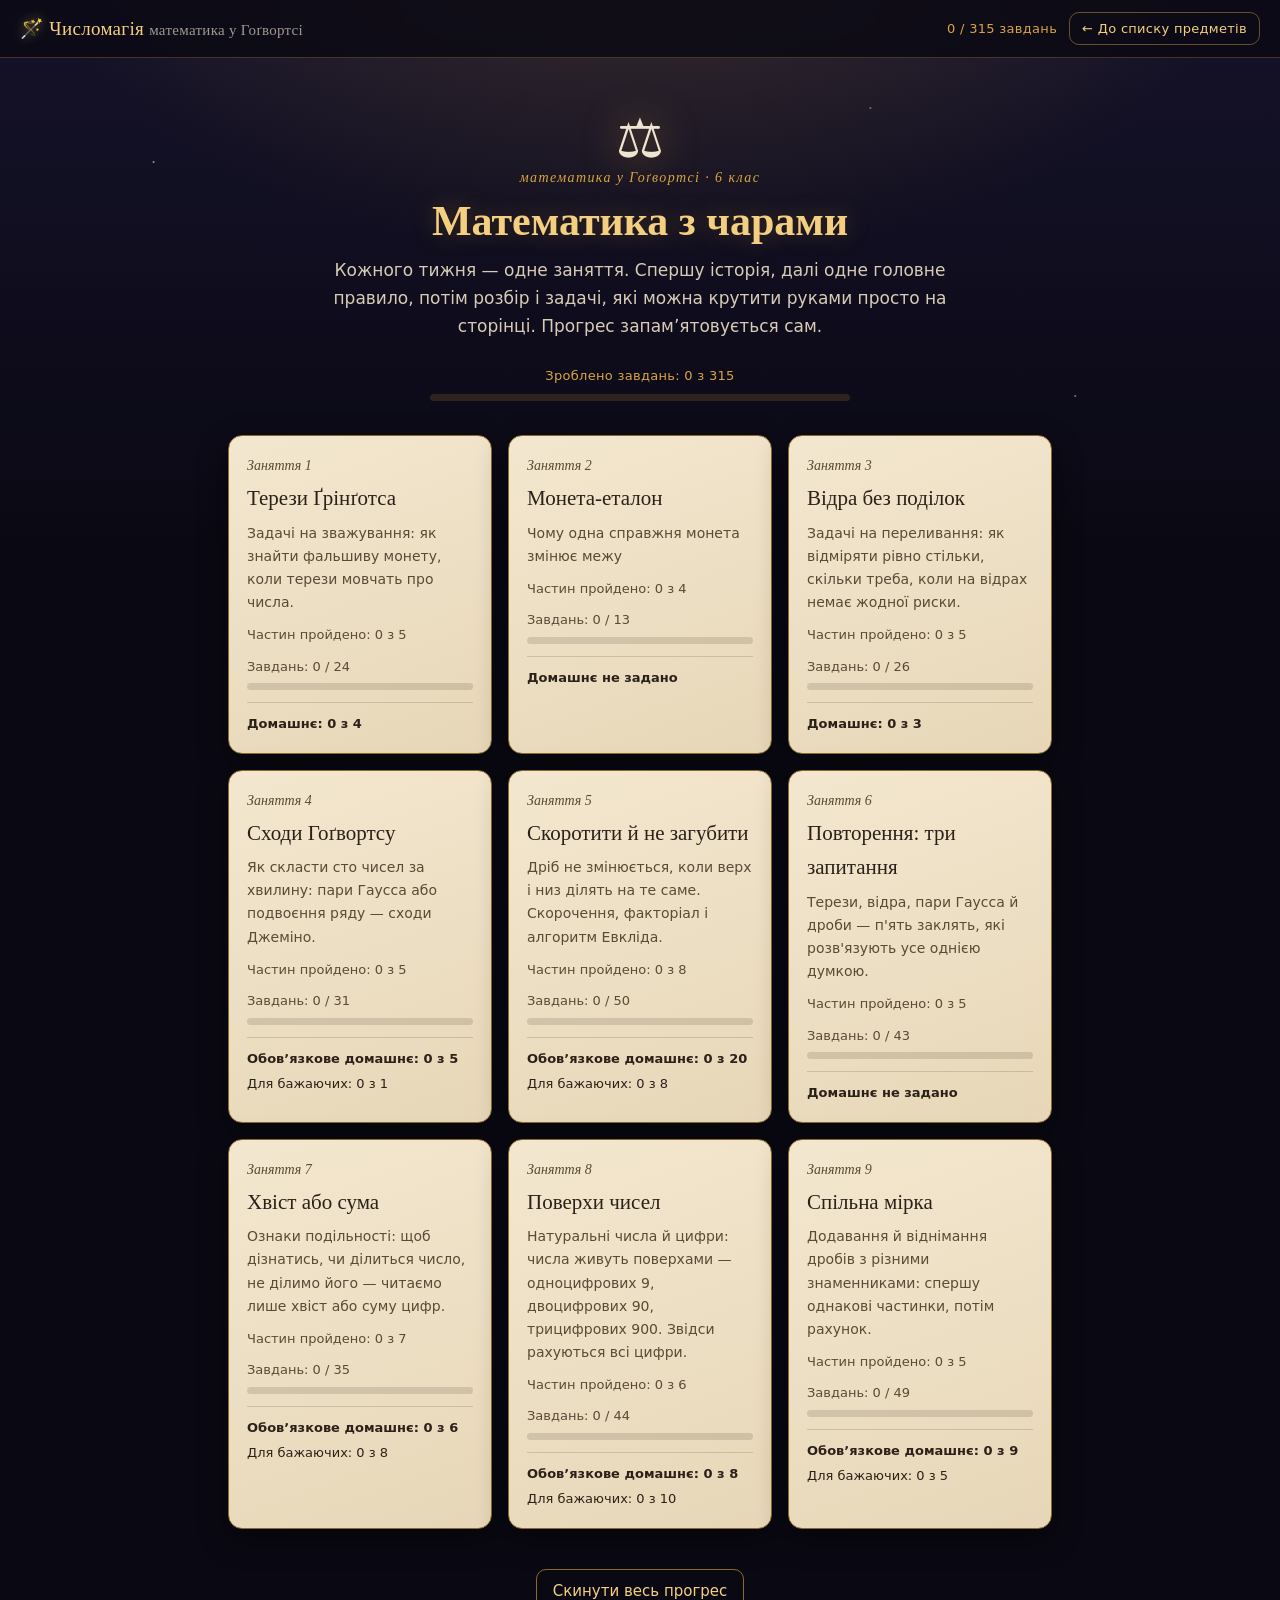
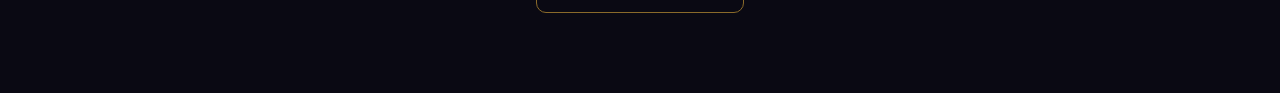
==== commit 4711dfb2: "[CHYS-0] Заняття 9: спільна мірка й дії з дробами" ====
--- a/course/index.html
+++ b/course/index.html
@@ -14,6 +14,7 @@
   <link rel="stylesheet" href="css/coinwalk.css">
   <link rel="stylesheet" href="css/divis.css">
   <link rel="stylesheet" href="css/digits.css">
+  <link rel="stylesheet" href="css/commonden.css">
 </head>
 <body>
   <div class="sky"></div>
@@ -37,6 +38,7 @@
   <script src="js/fractions.js"></script>
   <script src="js/divis.js"></script>
   <script src="js/digits.js"></script>
+  <script src="js/commonden.js"></script>
   <script src="js/lessons/l01.js"></script>
   <script src="js/lessons/l02.js"></script>
   <script src="js/lessons/l03.js"></script>
@@ -45,6 +47,7 @@
   <script src="js/lessons/l06.js"></script>
   <script src="js/lessons/l07.js"></script>
   <script src="js/lessons/l08.js"></script>
+  <script src="js/lessons/l09.js"></script>
   <script>COURSE.start();</script>
 </body>
 </html>
--- a/course/css/commonden.css
+++ b/course/css/commonden.css
@@ -0,0 +1,24 @@
+/* Три тренажери використовують спільні .sim, .btn та .mini-input. */
+.commonden .cd-controls, .commonden .cd-work { display: flex; flex-wrap: wrap; gap: 12px; align-items: end; margin: 12px 0; }
+.commonden .cd-field { display: flex; flex-direction: column; gap: 5px; font-size: 14px; max-width: 100%; }
+.commonden .mini-input { width: 92px; max-width: 100%; }
+.commonden .cd-select { max-width: 100%; padding: 10px; background: #211d30; color: #fff1d2; border: 1px solid var(--gold); border-radius: 8px; font: inherit; }
+.commonden .cd-multiples { display: flex; gap: 6px; overflow-x: auto; padding: 4px 2px 12px; }
+.commonden .cd-multiple { flex: 0 0 auto; min-width: 44px; min-height: 44px; }
+.commonden .cd-multiple.common { background: var(--gold-hi); color: #251a08; border-color: var(--gold-hi); }
+.commonden .cd-label { font-size: 14px; margin: 8px 0 4px; overflow-wrap: anywhere; }
+.commonden .cd-bar { display: grid; width: 100%; height: 28px; border: 1px solid #c5bba9; margin: 4px 0; background: #282639; }
+.commonden .cd-cell { min-width: 0; border-right: 1px solid #635b55; }
+.commonden .cd-cell:last-child { border-right: 0; }
+.commonden .cd-cell.filled { background: #efc974; }
+.commonden .cd-cell.second { background: #97c3ed; }
+.commonden .cd-cell.removed { background: repeating-linear-gradient(135deg, #efc974 0 3px, #743e39 3px 6px); }
+.commonden .cd-equation { font-weight: bold; color: var(--gold-hi); overflow-wrap: anywhere; }
+.commonden .cd-borrow { border-left: 3px solid var(--gold-hi); padding-left: 10px; }
+.commonden .cd-whole .cd-cell { border-right: 0; }
+.commonden .cd-unpacked { outline: 2px solid #fff1d2; outline-offset: 1px; }
+.commonden .cd-unpacked .cd-cell { animation: cd-unpack .7s ease-out; }
+.commonden .cd-reset { margin-top: 12px; }
+@keyframes cd-unpack { from { transform: translateY(-12px) scaleY(.3); opacity: .3; } to { transform: none; opacity: 1; } }
+@media (prefers-reduced-motion: reduce) { .commonden .cd-unpacked .cd-cell { animation: none; } }
+@media (max-width: 420px) { .commonden .cd-work { gap: 10px; } .commonden .cd-field { flex: 1 1 90px; } }
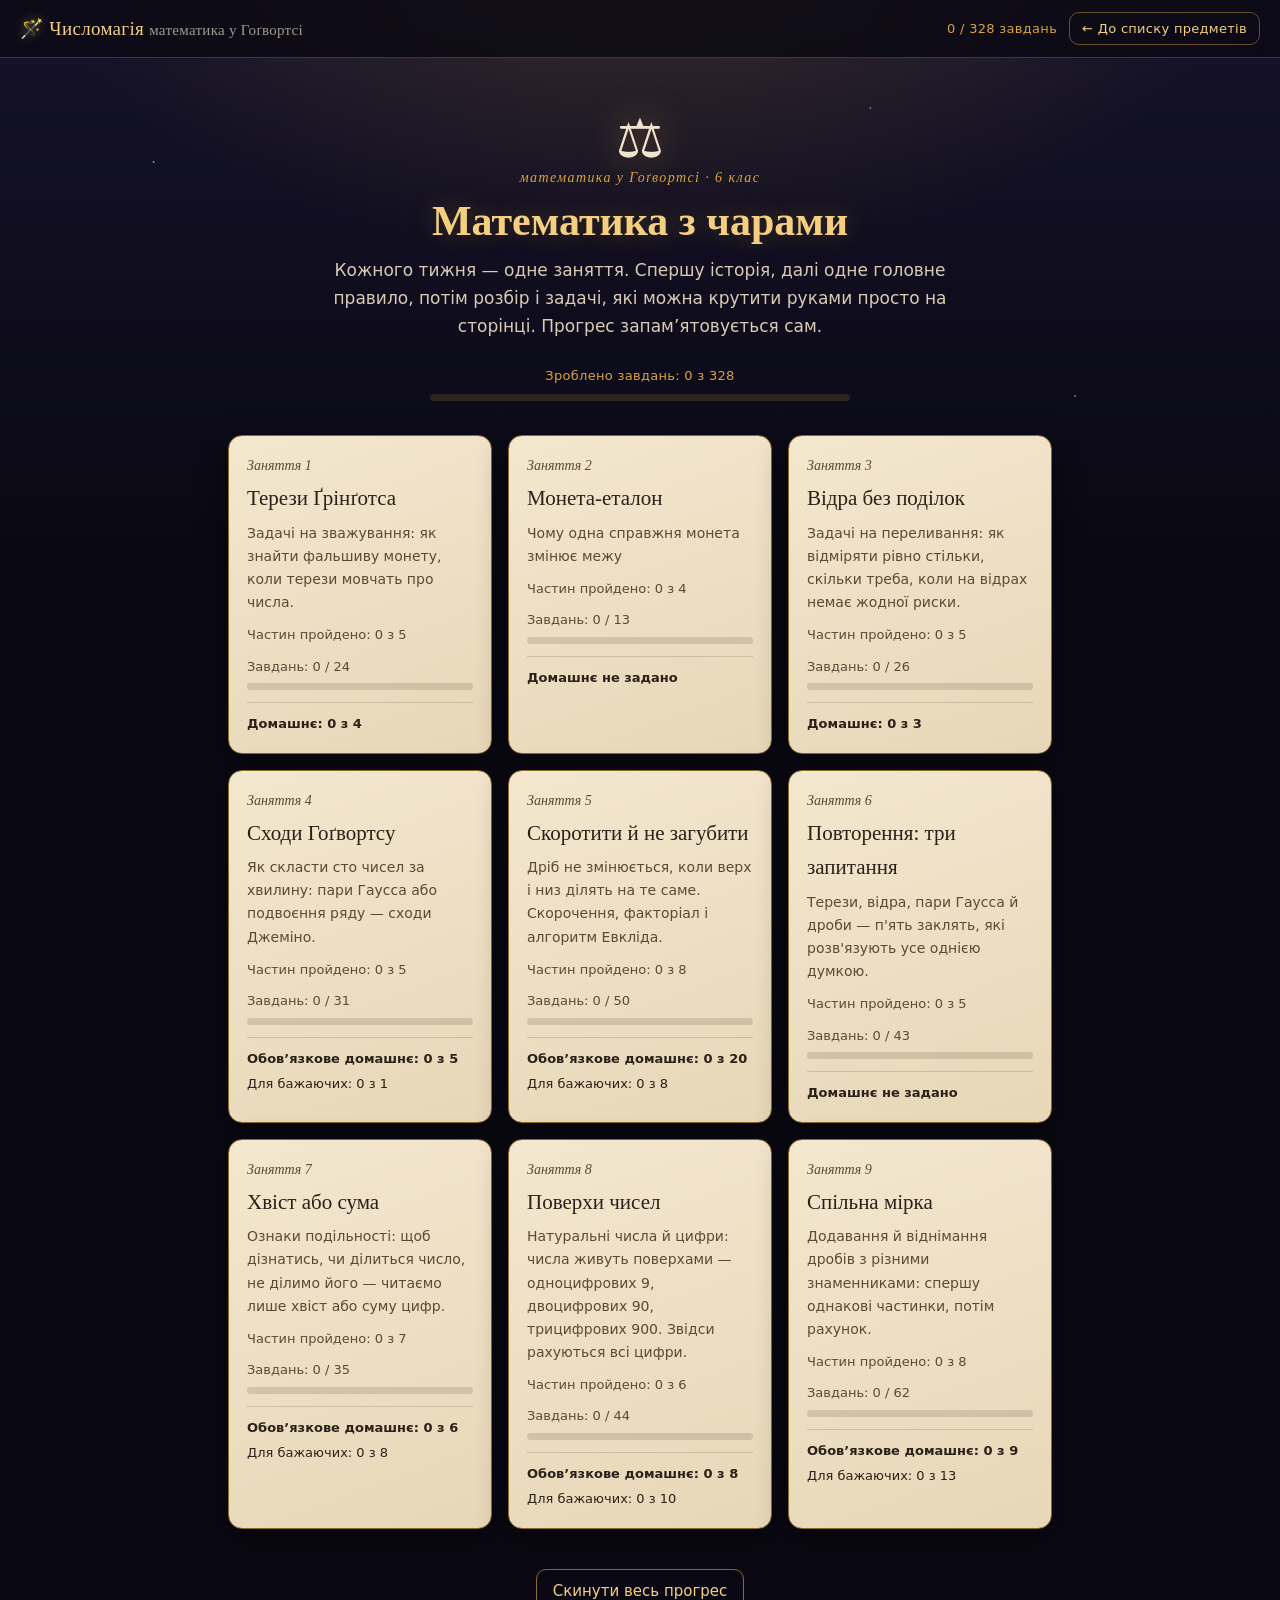
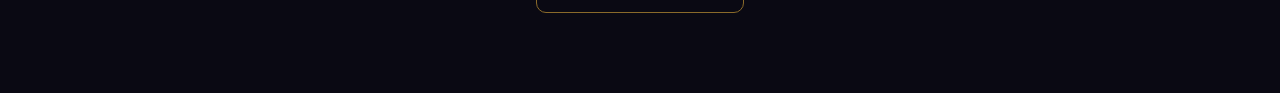
==== commit ee9963e3: "[CHYS-0] Додати канікулярні тренажери з дробами й героями One Piece" ====
--- a/course/index.html
+++ b/course/index.html
@@ -15,6 +15,7 @@
   <link rel="stylesheet" href="css/divis.css">
   <link rel="stylesheet" href="css/digits.css">
   <link rel="stylesheet" href="css/commonden.css">
+  <link rel="stylesheet" href="css/fractionquest.css">
 </head>
 <body>
   <div class="sky"></div>
@@ -39,6 +40,7 @@
   <script src="js/divis.js"></script>
   <script src="js/digits.js"></script>
   <script src="js/commonden.js"></script>
+  <script src="js/fractionquest.js"></script>
   <script src="js/lessons/l01.js"></script>
   <script src="js/lessons/l02.js"></script>
   <script src="js/lessons/l03.js"></script>
--- a/course/css/fractionquest.css
+++ b/course/css/fractionquest.css
@@ -0,0 +1,29 @@
+.fractionquest .fq-tabs, .fractionquest .fq-terms { display: flex; flex-wrap: wrap; gap: 8px; margin: 10px 0; }
+.fractionquest [aria-pressed="true"] { background: #f0cb7b; color: #241b13; border-color: #f0cb7b; }
+.fractionquest .fq-guide { display: flex; align-items: center; gap: 16px; margin: 18px 0; }
+.fractionquest .fq-guide > div:last-child { min-width: 0; }
+.fractionquest .fq-heading { color: var(--gold-hi); margin: 0 0 8px; font-size: 21px; }
+.fractionquest .fq-guide p { margin: 0; }
+.fractionquest .fq-portrait { width: 112px; height: 112px; flex: 0 0 112px; border-radius: 18px; border: 2px solid var(--gold); background-image: url('../img/l09-one-piece-crew.png'); background-size: 200% 200%; }
+.fractionquest .fq-nami { background-position: 0 0; }
+.fractionquest .fq-robin { background-position: 100% 0; }
+.fractionquest .fq-franky { background-position: 0 100%; }
+.fractionquest .fq-usopp { background-position: 100% 100%; }
+.fractionquest .fq-question { font-size: 18px; overflow-wrap: anywhere; }
+.fractionquest .fq-controls { display: flex; flex-direction: column; align-items: stretch; gap: 10px; margin: 12px 0; }
+.fractionquest .fq-controls .answer-input { width: 100%; max-width: 250px; box-sizing: border-box; }
+.fractionquest .option { width: 100%; text-align: left; white-space: normal; background: #f3e7cf; color: #2b2118; }
+.fractionquest .option:hover { background: #fff1d2; }
+.fractionquest .option:disabled { background: #e7d7b8; color: #2b2118; opacity: 1; cursor: default; }
+.fractionquest .fq-term { min-width: 64px; min-height: 44px; }
+.fractionquest .fq-cancelled { text-decoration: line-through; opacity: .55; }
+.fractionquest .fq-hint, .fractionquest .fq-explanation { margin: 12px 0; padding: 10px; border-left: 2px solid var(--gold); }
+.fractionquest summary { cursor: pointer; min-height: 30px; }
+.fractionquest [hidden] { display: none; }
+.fractionquest > .ghost-btn { margin-top: 16px; }
+@media (max-width: 420px) {
+  .fractionquest .fq-guide { align-items: flex-start; gap: 10px; }
+  .fractionquest .fq-portrait { width: 76px; height: 76px; flex-basis: 76px; border-radius: 12px; }
+  .fractionquest .fq-heading { font-size: 18px; }
+  .fractionquest .fq-tabs > button { width: 100%; }
+}
